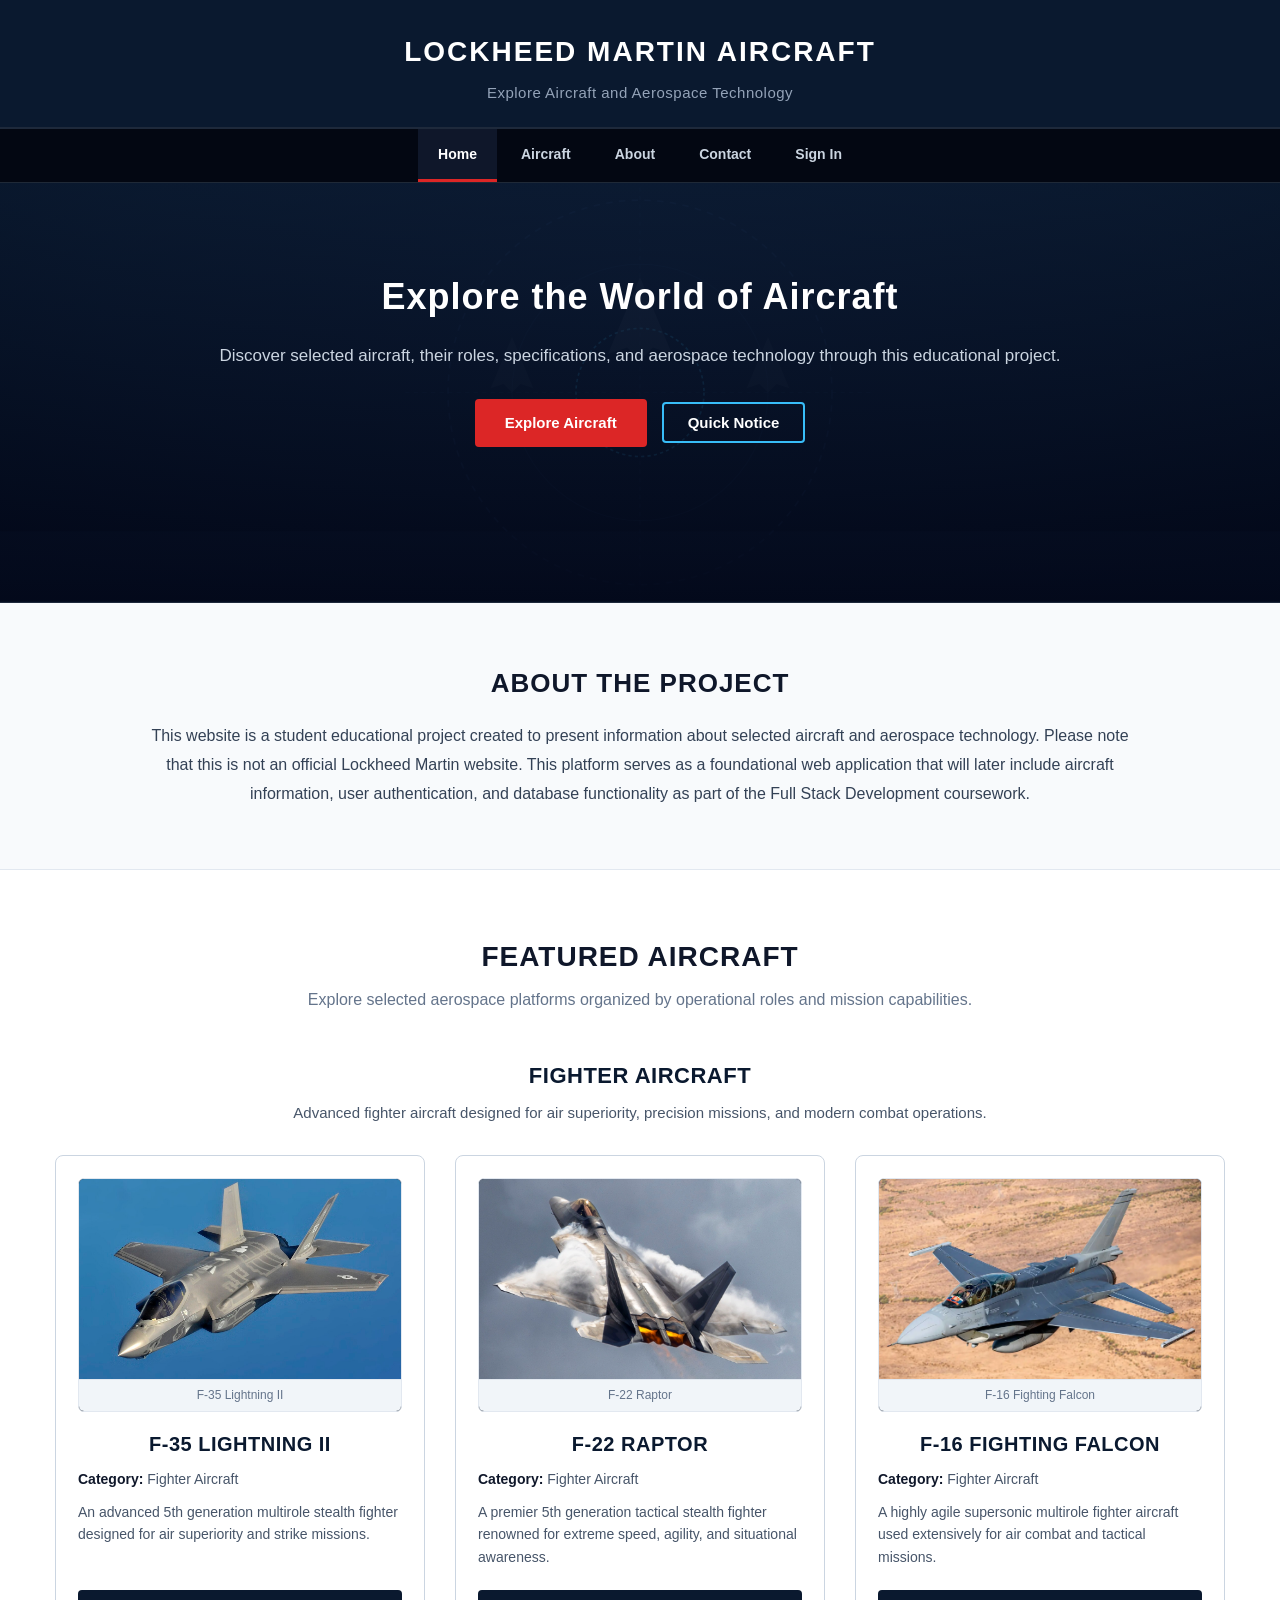
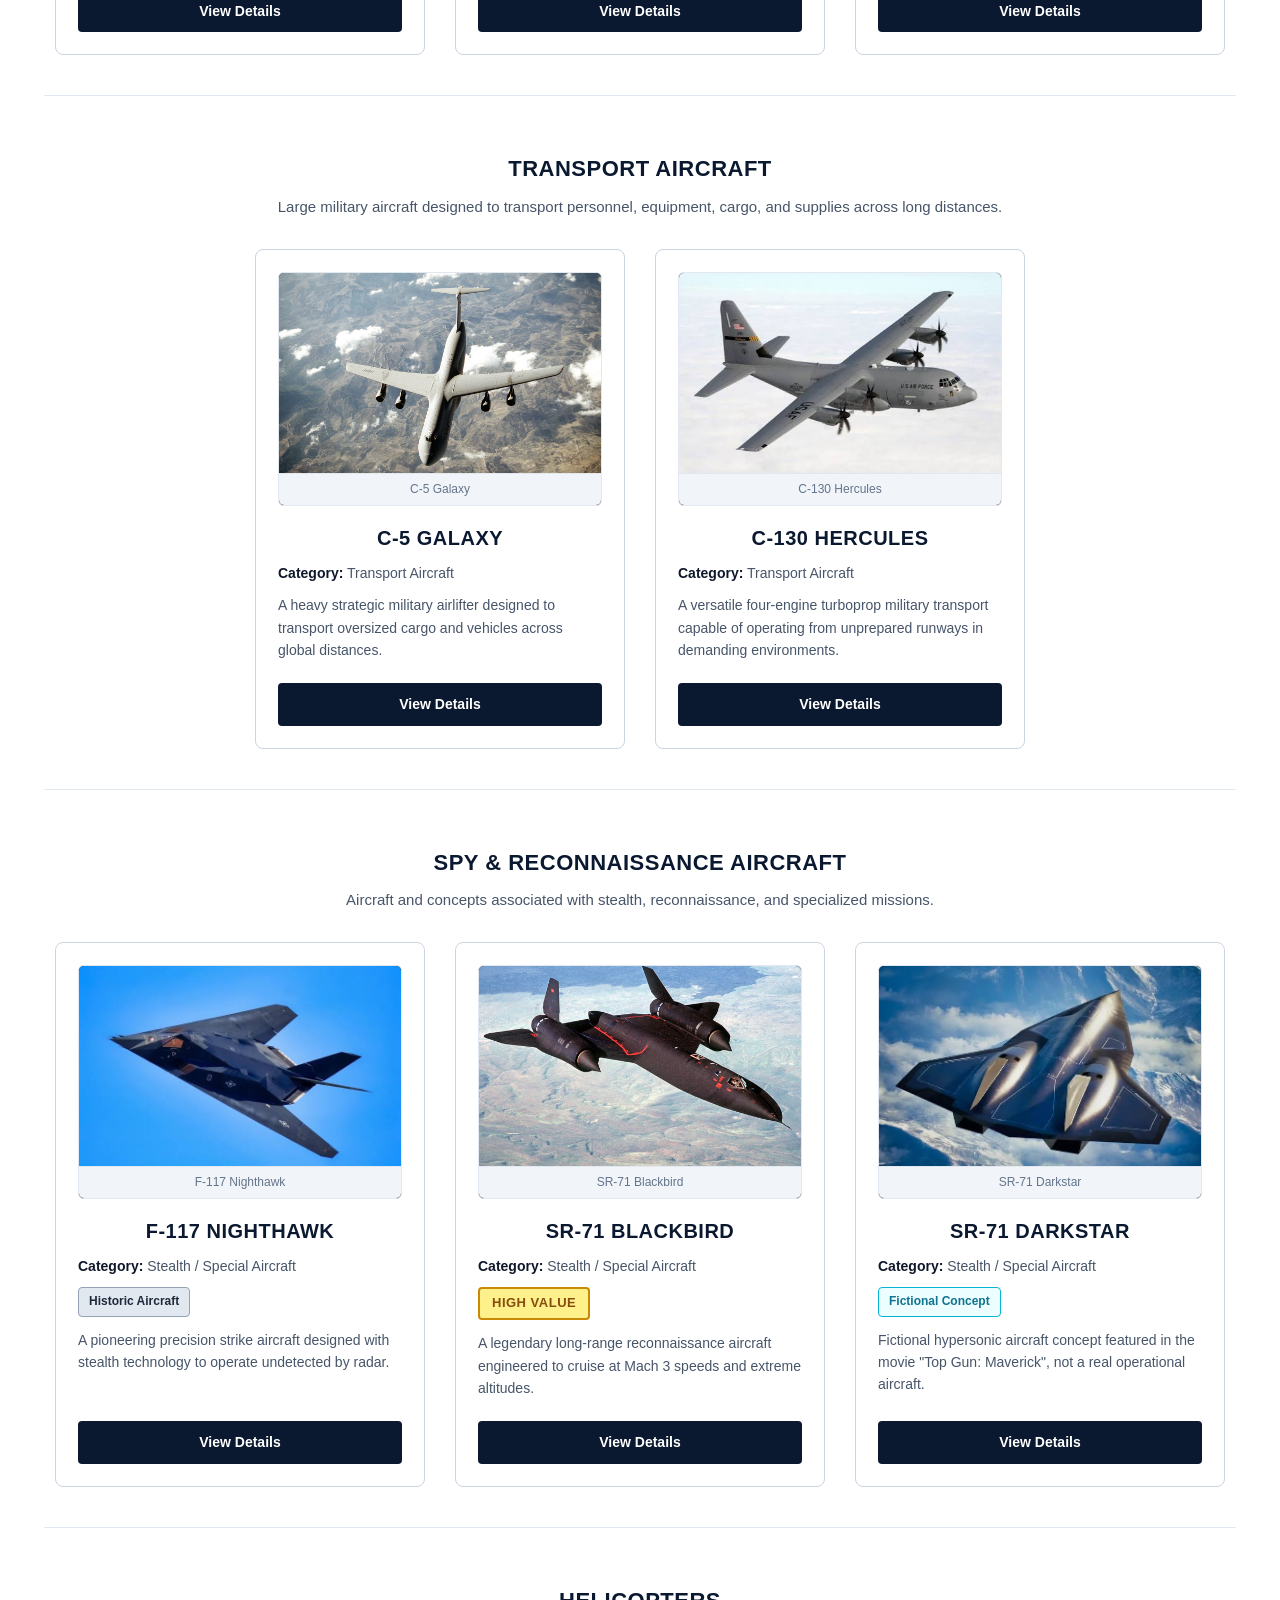
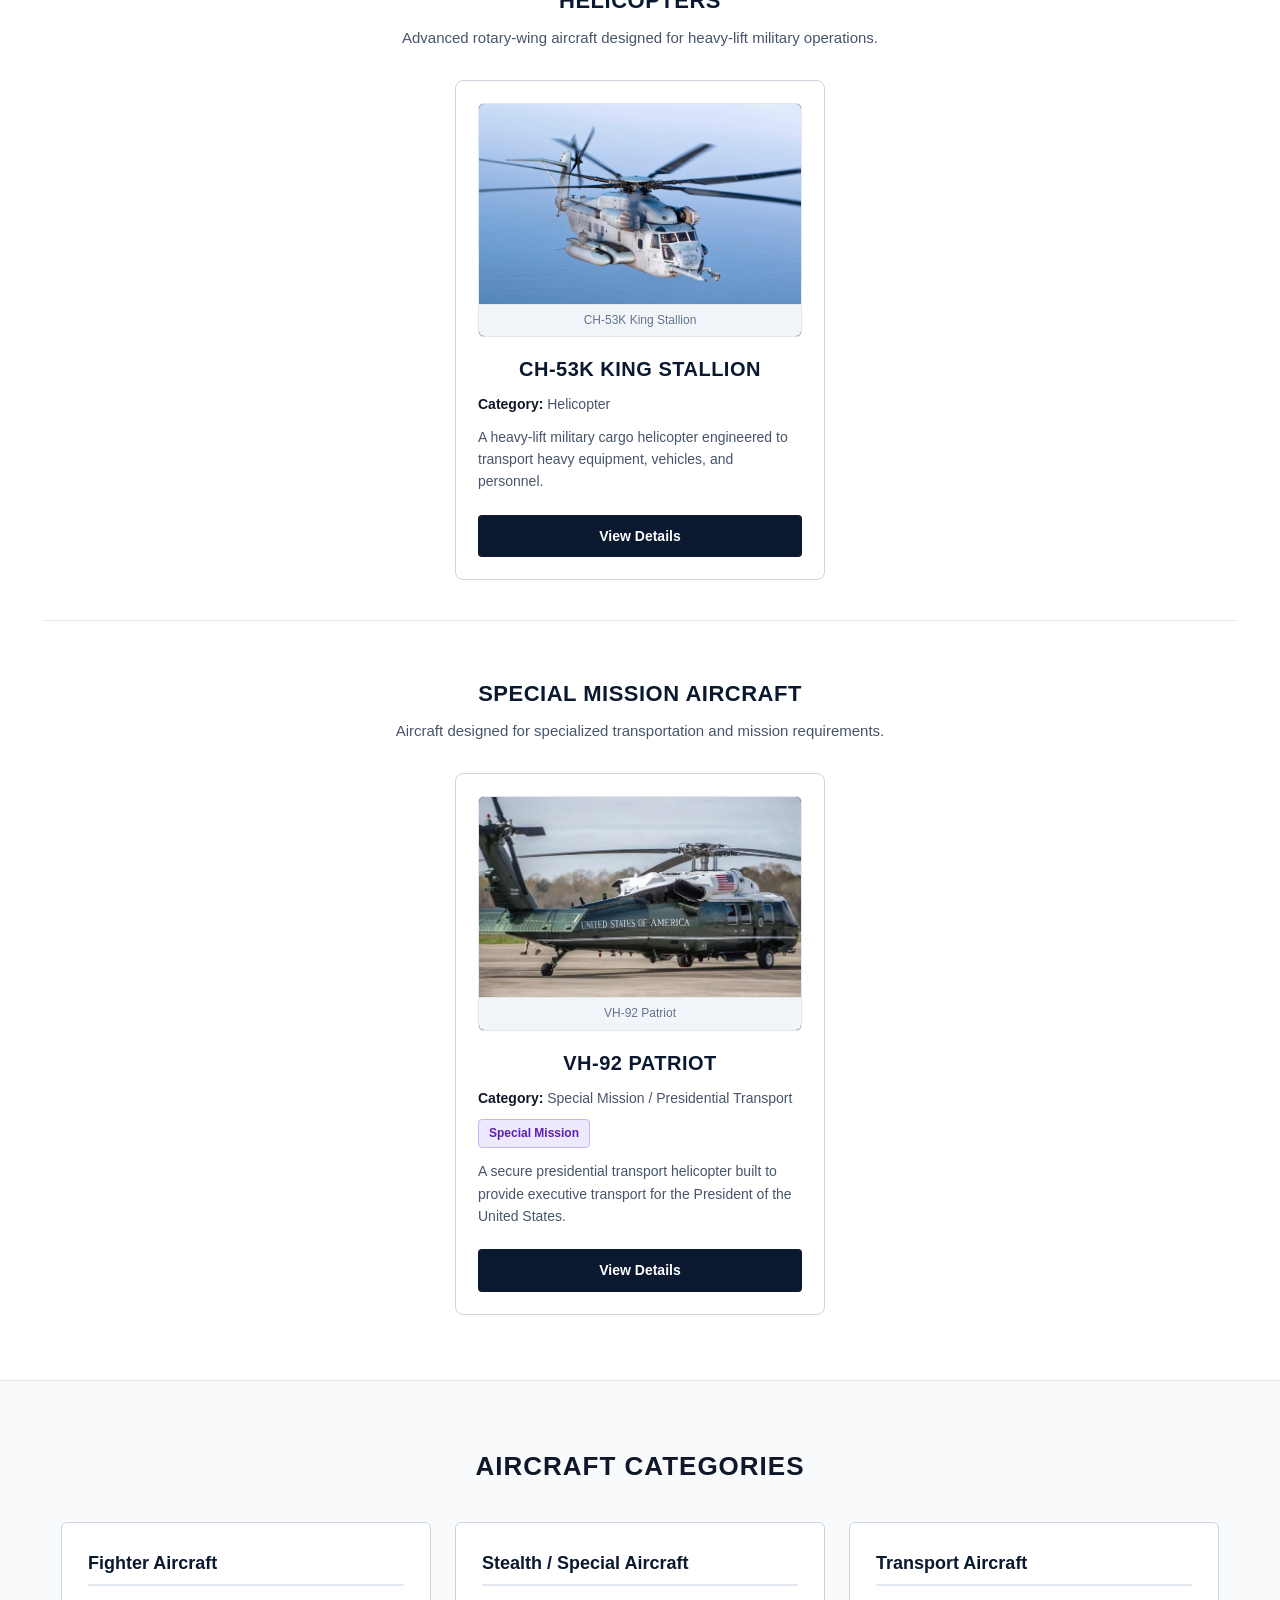
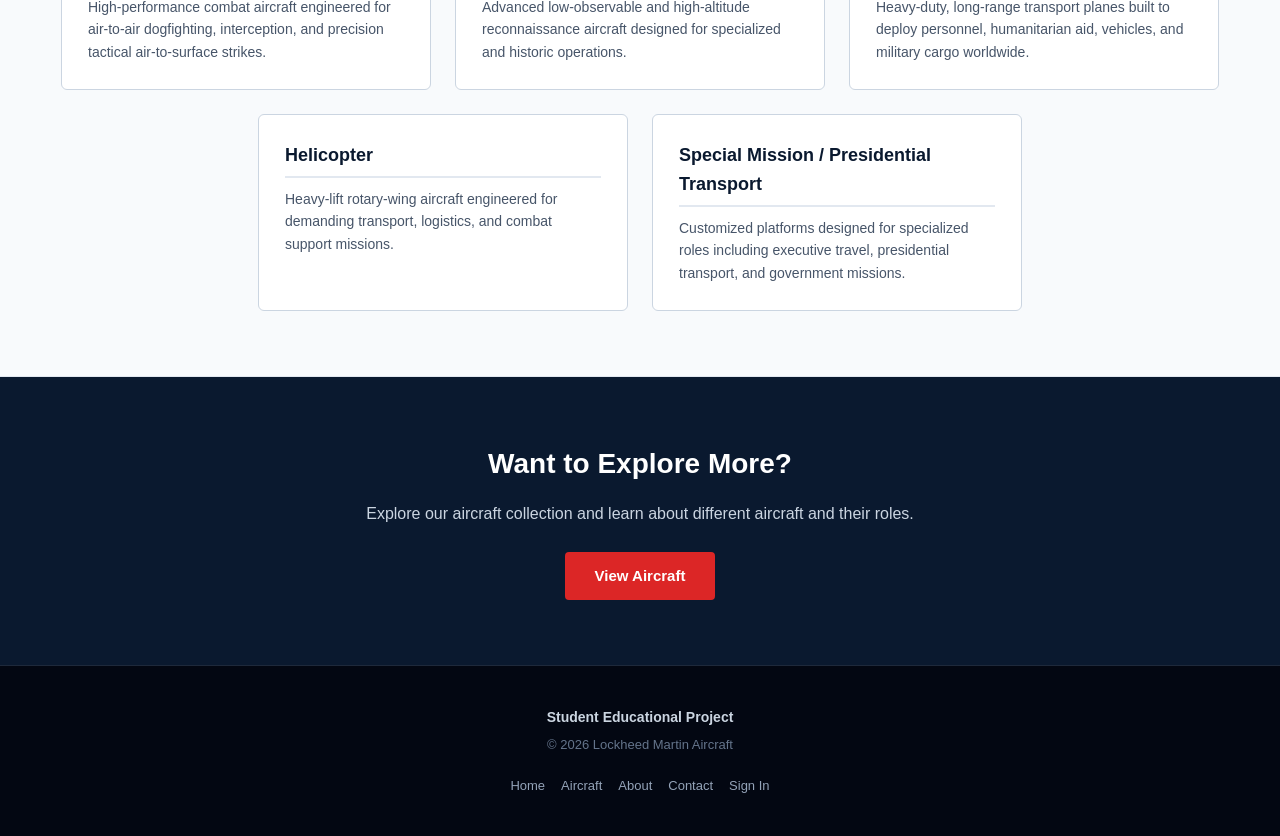
==== index.html @ 8fbd1acd "Initial Project Deployment" ====
<!DOCTYPE html>
<html lang="en">
<head>
    <meta charset="UTF-8">
    <meta name="viewport" content="width=device-width, initial-scale=1.0">
    <title>Lockheed Martin Aircraft | Home</title>
    <meta name="description" content="Explore iconic Lockheed Martin aircraft, engineering innovations, specifications, and aerospace history in this educational student project.">
    <link rel="stylesheet" href="css/style.css">
</head>
<body>

    <!-- Header Section -->
    <header class="site-header">
        <div class="header-container">
            <h1>LOCKHEED MARTIN AIRCRAFT</h1>
            <p class="header-subtitle">Explore Aircraft and Aerospace Technology</p>
        </div>
    </header>

    <!-- Navigation Bar -->
    <nav class="navbar">
        <ul class="nav-links">
            <li><a href="index.html" class="active">Home</a></li>
            <li><a href="aircraft.html">Aircraft</a></li>
            <li><a href="about.html">About</a></li>
            <li><a href="contact.html">Contact</a></li>
            <li><a href="signin.html">Sign In</a></li>
        </ul>
    </nav>

    <!-- Main Content -->
    <main>

        <!-- Hero Section -->
        <section class="hero-section">
            <div class="hero-content">
                <h2>Explore the World of Aircraft</h2>
                <p>Discover selected aircraft, their roles, specifications, and aerospace technology through this educational project.</p>
                <div class="hero-actions">
                    <a href="aircraft.html" class="btn-hero">Explore Aircraft</a>
                    <button type="button" id="exploreNoticeBtn" class="btn-hero-secondary">Quick Notice</button>
                </div>
                <p id="homeNotice" class="home-notice-text"></p>
            </div>
        </section>

        <!-- About the Project Section -->
        <section class="about-section">
            <div class="section-container">
                <h2>About the Project</h2>
                <p>This website is a student educational project created to present information about selected aircraft and aerospace technology. Please note that this is not an official Lockheed Martin website. This platform serves as a foundational web application that will later include aircraft information, user authentication, and database functionality as part of the Full Stack Development coursework.</p>
            </div>
        </section>

        <!-- Featured Aircraft Section -->
        <section class="featured-aircraft" id="featured-aircraft">
            <div class="section-container">
                <h2>FEATURED AIRCRAFT</h2>
                <p class="section-subtitle">Explore selected aerospace platforms organized by operational roles and mission capabilities.</p>

                <!-- Section 1: Fighter Aircraft -->
                <section class="aircraft-category-block" id="fighter-aircraft">
                    <h3>FIGHTER AIRCRAFT</h3>
                    <p class="category-description">Advanced fighter aircraft designed for air superiority, precision missions, and modern combat operations.</p>
                    <div class="aircraft-grid">

                        <!-- Aircraft Card 1: F-35 Lightning II -->
                        <article class="aircraft-card">
                            <figure>
                                <img src="images/F-35 Lightning 2.jpg" alt="F-35 Lightning II stealth multirole fighter">
                                <figcaption>F-35 Lightning II</figcaption>
                            </figure>
                            <h3>F-35 Lightning II</h3>
                            <p class="aircraft-category"><strong>Category:</strong> Fighter Aircraft</p>
                            <p class="aircraft-desc">An advanced 5th generation multirole stealth fighter designed for air superiority and strike missions.</p>
                            <a href="aircraft-details.html?aircraft=f35" class="btn-card">View Details</a>
                        </article>

                        <!-- Aircraft Card 2: F-22 Raptor -->
                        <article class="aircraft-card">
                            <figure>
                                <img src="images/F22 Raptor.webp" alt="F-22 Raptor air superiority stealth fighter">
                                <figcaption>F-22 Raptor</figcaption>
                            </figure>
                            <h3>F-22 Raptor</h3>
                            <p class="aircraft-category"><strong>Category:</strong> Fighter Aircraft</p>
                            <p class="aircraft-desc">A premier 5th generation tactical stealth fighter renowned for extreme speed, agility, and situational awareness.</p>
                            <a href="aircraft-details.html?aircraft=f22" class="btn-card">View Details</a>
                        </article>

                        <!-- Aircraft Card 3: F-16 Fighting Falcon -->
                        <article class="aircraft-card">
                            <figure>
                                <img src="images/F 16 Fighting Falcon 2.webp" alt="F-16 Fighting Falcon supersonic multirole fighter">
                                <figcaption>F-16 Fighting Falcon</figcaption>
                            </figure>
                            <h3>F-16 Fighting Falcon</h3>
                            <p class="aircraft-category"><strong>Category:</strong> Fighter Aircraft</p>
                            <p class="aircraft-desc">A highly agile supersonic multirole fighter aircraft used extensively for air combat and tactical missions.</p>
                            <a href="aircraft-details.html?aircraft=f16" class="btn-card">View Details</a>
                        </article>

                    </div>
                </section>

                <!-- Section 2: Transport Aircraft -->
                <section class="aircraft-category-block" id="transport-aircraft">
                    <h3>TRANSPORT AIRCRAFT</h3>
                    <p class="category-description">Large military aircraft designed to transport personnel, equipment, cargo, and supplies across long distances.</p>
                    <div class="aircraft-grid">

                        <!-- Aircraft Card 4: C-5 Galaxy -->
                        <article class="aircraft-card">
                            <figure>
                                <img src="images/C5 Galaxy.jpg" alt="C-5 Galaxy heavy strategic military airlifter">
                                <figcaption>C-5 Galaxy</figcaption>
                            </figure>
                            <h3>C-5 Galaxy</h3>
                            <p class="aircraft-category"><strong>Category:</strong> Transport Aircraft</p>
                            <p class="aircraft-desc">A heavy strategic military airlifter designed to transport oversized cargo and vehicles across global distances.</p>
                            <a href="aircraft-details.html?aircraft=c5" class="btn-card">View Details</a>
                        </article>

                        <!-- Aircraft Card 5: C-130 Hercules -->
                        <article class="aircraft-card">
                            <figure>
                                <img src="images/C130 Hercules.jpeg" alt="C-130 Hercules tactical military transport aircraft">
                                <figcaption>C-130 Hercules</figcaption>
                            </figure>
                            <h3>C-130 Hercules</h3>
                            <p class="aircraft-category"><strong>Category:</strong> Transport Aircraft</p>
                            <p class="aircraft-desc">A versatile four-engine turboprop military transport capable of operating from unprepared runways in demanding environments.</p>
                            <a href="aircraft-details.html?aircraft=c130" class="btn-card">View Details</a>
                        </article>

                    </div>
                </section>

                <!-- Section 3: Spy & Reconnaissance Aircraft -->
                <section class="aircraft-category-block" id="spy-reconnaissance-aircraft">
                    <h3>SPY &amp; RECONNAISSANCE AIRCRAFT</h3>
                    <p class="category-description">Aircraft and concepts associated with stealth, reconnaissance, and specialized missions.</p>
                    <div class="aircraft-grid">

                        <!-- Aircraft Card 6: F-117 Nighthawk -->
                        <article class="aircraft-card">
                            <figure>
                                <img src="images/F117 Nighthawk.jpeg" alt="F-117 Nighthawk precision attack stealth aircraft">
                                <figcaption>F-117 Nighthawk</figcaption>
                            </figure>
                            <h3>F-117 Nighthawk</h3>
                            <p class="aircraft-category"><strong>Category:</strong> Stealth / Special Aircraft</p>
                            <p class="special-label label-historic">Historic Aircraft</p>
                            <p class="aircraft-desc">A pioneering precision strike aircraft designed with stealth technology to operate undetected by radar.</p>
                            <a href="aircraft-details.html?aircraft=f117" class="btn-card">View Details</a>
                        </article>

                        <!-- Aircraft Card 7: SR-71 Blackbird -->
                        <article class="aircraft-card">
                            <figure>
                                <img src="images/SR 71 BlackBird.avif" alt="SR-71 Blackbird high-altitude Mach 3 reconnaissance aircraft">
                                <figcaption>SR-71 Blackbird</figcaption>
                            </figure>
                            <h3>SR-71 Blackbird</h3>
                            <p class="aircraft-category"><strong>Category:</strong> Stealth / Special Aircraft</p>
                            <p class="special-label label-high-value">High Value</p>
                            <p class="aircraft-desc">A legendary long-range reconnaissance aircraft engineered to cruise at Mach 3 speeds and extreme altitudes.</p>
                            <a href="aircraft-details.html?aircraft=sr71" class="btn-card">View Details</a>
                        </article>

                        <!-- Aircraft Card 8: SR-71 Darkstar -->
                        <article class="aircraft-card">
                            <figure>
                                <img src="images/SR 72 Darkstar.jpeg" alt="SR-71 Darkstar fictional hypersonic concept aircraft">
                                <figcaption>SR-71 Darkstar</figcaption>
                            </figure>
                            <h3>SR-71 Darkstar</h3>
                            <p class="aircraft-category"><strong>Category:</strong> Stealth / Special Aircraft</p>
                            <p class="special-label label-fictional">Fictional Concept</p>
                            <p class="aircraft-desc">Fictional hypersonic aircraft concept featured in the movie "Top Gun: Maverick", not a real operational aircraft.</p>
                            <a href="aircraft-details.html?aircraft=darkstar" class="btn-card">View Details</a>
                        </article>

                    </div>
                </section>

                <!-- Section 4: Helicopters -->
                <section class="aircraft-category-block" id="helicopters">
                    <h3>HELICOPTERS</h3>
                    <p class="category-description">Advanced rotary-wing aircraft designed for heavy-lift military operations.</p>
                    <div class="aircraft-grid">

                        <!-- Aircraft Card 9: CH-53K King Stallion -->
                        <article class="aircraft-card">
                            <figure>
                                <img src="images/CH 53K.jpg" alt="CH-53K King Stallion heavy-lift transport helicopter">
                                <figcaption>CH-53K King Stallion</figcaption>
                            </figure>
                            <h3>CH-53K King Stallion</h3>
                            <p class="aircraft-category"><strong>Category:</strong> Helicopter</p>
                            <p class="aircraft-desc">A heavy-lift military cargo helicopter engineered to transport heavy equipment, vehicles, and personnel.</p>
                            <a href="aircraft-details.html?aircraft=ch53k" class="btn-card">View Details</a>
                        </article>

                    </div>
                </section>

                <!-- Section 5: Special Mission Aircraft -->
                <section class="aircraft-category-block" id="special-mission-aircraft">
                    <h3>SPECIAL MISSION AIRCRAFT</h3>
                    <p class="category-description">Aircraft designed for specialized transportation and mission requirements.</p>
                    <div class="aircraft-grid">

                        <!-- Aircraft Card 10: VH-92 Patriot -->
                        <article class="aircraft-card">
                            <figure>
                                <img src="images/VH 92.jpeg" alt="VH-92 Patriot presidential transport executive helicopter">
                                <figcaption>VH-92 Patriot</figcaption>
                            </figure>
                            <h3>VH-92 Patriot</h3>
                            <p class="aircraft-category"><strong>Category:</strong> Special Mission / Presidential Transport</p>
                            <p class="special-label label-special-mission">Special Mission</p>
                            <p class="aircraft-desc">A secure presidential transport helicopter built to provide executive transport for the President of the United States.</p>
                            <a href="aircraft-details.html?aircraft=vh92" class="btn-card">View Details</a>
                        </article>

                    </div>
                </section>

            </div>
        </section>

        <!-- Aircraft Categories Section -->
        <section class="categories-section">
            <div class="section-container">
                <h2>Aircraft Categories</h2>
                <ul class="category-list">
                    <li class="category-item">
                        <h3>Fighter Aircraft</h3>
                        <p>High-performance combat aircraft engineered for air-to-air dogfighting, interception, and precision tactical air-to-surface strikes.</p>
                    </li>
                    <li class="category-item">
                        <h3>Stealth / Special Aircraft</h3>
                        <p>Advanced low-observable and high-altitude reconnaissance aircraft designed for specialized and historic operations.</p>
                    </li>
                    <li class="category-item">
                        <h3>Transport Aircraft</h3>
                        <p>Heavy-duty, long-range transport planes built to deploy personnel, humanitarian aid, vehicles, and military cargo worldwide.</p>
                    </li>
                    <li class="category-item">
                        <h3>Helicopter</h3>
                        <p>Heavy-lift rotary-wing aircraft engineered for demanding transport, logistics, and combat support missions.</p>
                    </li>
                    <li class="category-item">
                        <h3>Special Mission / Presidential Transport</h3>
                        <p>Customized platforms designed for specialized roles including executive travel, presidential transport, and government missions.</p>
                    </li>
                </ul>
            </div>
        </section>

        <!-- Call to Action Section -->
        <section class="cta-section">
            <div class="cta-content">
                <h2>Want to Explore More?</h2>
                <p>Explore our aircraft collection and learn about different aircraft and their roles.</p>
                <a href="aircraft.html" class="btn-cta">View Aircraft</a>
            </div>
        </section>

    </main>

    <!-- Footer Section -->
    <footer class="site-footer">
        <div class="footer-container">
            <p class="footer-note">Student Educational Project</p>
            <p class="footer-copy">&copy; 2026 Lockheed Martin Aircraft</p>
            <nav class="footer-nav">
                <a href="index.html">Home</a>
                <a href="aircraft.html">Aircraft</a>
                <a href="about.html">About</a>
                <a href="contact.html">Contact</a>
                <a href="signin.html">Sign In</a>
            </nav>
        </div>
    </footer>

    <!-- JavaScript File -->
    <script src="js/script.js"></script>

</body>
</html>
---- css/style.css ----
/* ==========================================================================
   Lockheed Martin Aircraft - Educational Project Stylesheet
   Subject: Full Stack Development - 1 (Semester 3)
   Tech Stack: Pure Semantic CSS3 (No Frameworks, No JavaScript)
   ========================================================================== */

/* ==========================================================================
   1. CSS Reset & Base Styles
   ========================================================================== */
* {
    margin: 0;
    padding: 0;
    box-sizing: border-box;
}

html {
    scroll-behavior: smooth;
}

body {
    font-family: Arial, Helvetica, sans-serif;
    line-height: 1.6;
    color: #334155;
    background-color: #ffffff;
    min-height: 100vh;
    display: flex;
    flex-direction: column;
}

main {
    flex: 1;
    display: flex;
    flex-direction: column;
}

img {
    max-width: 100%;
    height: auto;
}

/* Accessibility focus outline for keyboard navigation */
a:focus-visible {
    outline: 2px solid #38bdf8;
    outline-offset: 2px;
}

/* Common container utility for standard width sections */
.section-container {
    max-width: 1240px;
    margin: 0 auto;
    padding: 0 24px;
}

/* ==========================================================================
   2. Header Section
   ========================================================================== */
.site-header {
    background-color: #0a192f;
    color: #ffffff;
    text-align: center;
    padding: 30px 20px 22px 20px;
    border-bottom: 2px solid #1e293b;
}

.header-container {
    max-width: 1240px;
    margin: 0 auto;
}

.site-header h1 {
    font-size: 28px;
    letter-spacing: 2px;
    color: #ffffff;
    margin-bottom: 6px;
    text-transform: uppercase;
}

.header-subtitle {
    font-size: 15px;
    color: #94a3b8;
    letter-spacing: 0.5px;
}

/* ==========================================================================
   3. Navigation Bar
   ========================================================================== */
.navbar {
    background-color: #030712;
    border-bottom: 1px solid #1f2937;
}

.nav-links {
    list-style: none;
    display: flex;
    justify-content: center;
    flex-wrap: wrap;
    gap: 4px;
    padding: 0;
    margin: 0;
}

.nav-links li a {
    display: block;
    color: #cbd5e1;
    text-decoration: none;
    font-size: 14px;
    font-weight: bold;
    padding: 14px 20px;
    border-bottom: 3px solid transparent;
    transition: background-color 0.2s ease, color 0.2s ease, border-color 0.2s ease;
}

.nav-links li a:hover {
    background-color: #1e293b;
    color: #ffffff;
    border-bottom: 3px solid #dc2626;
}

.nav-links li a.active {
    color: #ffffff;
    background-color: #0f172a;
    border-bottom: 3px solid #dc2626;
}

/* ==========================================================================
   4. Hero Section
   ========================================================================== */
.hero-section {
    background-color: #0a192f;
    background-image: linear-gradient(rgba(10, 25, 47, 0.75), rgba(2, 6, 23, 0.85)), url('../images/hero-banner.svg');
    background-size: cover;
    background-position: center;
    background-repeat: no-repeat;
    color: #ffffff;
    text-align: center;
    padding: 85px 20px;
    border-bottom: 1px solid #1e293b;
}

.hero-content {
    max-width: 900px;
    margin: 0 auto;
}

.hero-content h2 {
    font-size: 36px;
    margin-bottom: 16px;
    color: #ffffff;
    letter-spacing: 1px;
}

.hero-content p {
    font-size: 17px;
    line-height: 1.7;
    color: #cbd5e1;
    margin-bottom: 28px;
}

.btn-hero {
    display: inline-block;
    background-color: #dc2626;
    color: #ffffff;
    text-decoration: none;
    font-size: 15px;
    font-weight: bold;
    padding: 12px 30px;
    border-radius: 4px;
    cursor: pointer;
    transition: background-color 0.2s ease;
}

.btn-hero:hover {
    background-color: #b91c1c;
}

.hero-actions {
    display: flex;
    justify-content: center;
    gap: 15px;
    flex-wrap: wrap;
    align-items: center;
}

.btn-hero-secondary {
    display: inline-block;
    background-color: transparent;
    color: #ffffff;
    border: 2px solid #38bdf8;
    font-size: 15px;
    font-weight: bold;
    padding: 10px 24px;
    border-radius: 4px;
    cursor: pointer;
    transition: background-color 0.2s ease, color 0.2s ease;
}

.btn-hero-secondary:hover {
    background-color: #38bdf8;
    color: #0a192f;
}

.home-notice-text {
    margin-top: 18px;
    font-size: 16px;
    font-weight: bold;
    color: #38bdf8;
    min-height: 24px;
}

/* ==========================================================================
   5. About the Project Section
   ========================================================================== */
.about-section {
    background-color: #f8fafc;
    padding: 60px 20px;
    border-bottom: 1px solid #e2e8f0;
}

.about-section h2 {
    font-size: 26px;
    color: #0f172a;
    text-align: center;
    margin-bottom: 18px;
    text-transform: uppercase;
    letter-spacing: 1px;
}

.about-section p {
    font-size: 16px;
    line-height: 1.8;
    color: #334155;
    text-align: center;
    max-width: 980px;
    margin: 0 auto;
}

/* ==========================================================================
   6. Featured Aircraft Section & Cards
   ========================================================================== */
.featured-section,
.featured-aircraft {
    background-color: #ffffff;
    padding: 65px 20px;
    border-bottom: 1px solid #e2e8f0;
}

.featured-section h2,
.featured-aircraft h2 {
    font-size: 28px;
    color: #0f172a;
    text-align: center;
    margin-bottom: 8px;
    text-transform: uppercase;
    letter-spacing: 1px;
}

.section-subtitle {
    text-align: center;
    color: #64748b;
    font-size: 16px;
    max-width: 850px;
    margin: 0 auto 45px auto;
}

.aircraft-category-block {
    margin-bottom: 55px;
    padding-bottom: 40px;
    border-bottom: 1px solid #e2e8f0;
}

.aircraft-category-block:last-child {
    margin-bottom: 0;
    padding-bottom: 0;
    border-bottom: none;
}

.aircraft-category-block h3 {
    font-size: 22px;
    color: #0a192f;
    text-align: center;
    margin-bottom: 8px;
    text-transform: uppercase;
    letter-spacing: 0.5px;
}

.category-description {
    text-align: center;
    font-size: 15px;
    color: #475569;
    max-width: 850px;
    margin: 0 auto 30px auto;
    line-height: 1.6;
}

.aircraft-grid {
    display: flex;
    flex-wrap: wrap;
    justify-content: center;
    gap: 30px;
}

.aircraft-card {
    background-color: #ffffff;
    border: 1px solid #cbd5e1;
    border-radius: 8px;
    padding: 22px;
    flex: 1 1 320px;
    max-width: 370px;
    display: flex;
    flex-direction: column;
    transition: box-shadow 0.2s ease, border-color 0.2s ease;
}

.aircraft-card:hover {
    border-color: #94a3b8;
    box-shadow: 0 4px 14px rgba(0, 0, 0, 0.08);
}

.aircraft-card figure {
    margin: 0 0 16px 0;
    background-color: #0b1728;
    border-radius: 6px;
    overflow: hidden;
    border: 1px solid #e2e8f0;
}

.aircraft-card figure img {
    display: block;
    width: 100%;
    height: 200px;
    object-fit: cover;
    object-position: center;
}

.aircraft-card figure figcaption {
    font-size: 12px;
    color: #64748b;
    text-align: center;
    padding: 6px 10px;
    background-color: #f1f5f9;
    border-top: 1px solid #e2e8f0;
}

.aircraft-card h3 {
    font-size: 20px;
    color: #0a192f;
    margin-bottom: 8px;
}

.aircraft-category {
    font-size: 14px;
    color: #475569;
    margin-bottom: 10px;
}

.aircraft-category strong {
    color: #0f172a;
}

/* Special Labels for Highlighted Aircraft */
.special-label {
    display: inline-block;
    font-size: 12px;
    font-weight: bold;
    padding: 4px 10px;
    border-radius: 4px;
    margin-bottom: 12px;
    align-self: flex-start;
}

.label-historic {
    background-color: #e2e8f0;
    color: #1e293b;
    border: 1px solid #94a3b8;
}

.label-special-mission {
    background-color: #ede9fe;
    color: #5b21b6;
    border: 1px solid #c4b5fd;
}

.label-high-value {
    background-color: #fef08a;
    color: #854d0e;
    border: 2px solid #ca8a04;
    font-size: 13px;
    padding: 4px 12px;
    text-transform: uppercase;
    letter-spacing: 0.5px;
}

.label-fictional {
    background-color: #ecfeff;
    color: #0e7490;
    border: 1px solid #06b6d4;
}

.aircraft-desc {
    font-size: 14px;
    color: #475569;
    line-height: 1.6;
    margin-bottom: 22px;
    flex-grow: 1; /* Aligns all buttons at the bottom across cards of varying text length */
}

.btn-card {
    display: inline-block;
    background-color: #0a192f;
    color: #ffffff;
    text-decoration: none;
    font-size: 14px;
    font-weight: bold;
    text-align: center;
    padding: 10px 18px;
    border-radius: 4px;
    cursor: pointer;
    transition: background-color 0.2s ease;
}

.btn-card:hover {
    background-color: #dc2626;
}

/* ==========================================================================
   7. Aircraft Categories Section
   ========================================================================== */
.categories-section {
    background-color: #f8fafc;
    padding: 65px 20px;
    border-bottom: 1px solid #e2e8f0;
}

.categories-section h2 {
    font-size: 26px;
    color: #0f172a;
    text-align: center;
    margin-bottom: 35px;
    text-transform: uppercase;
    letter-spacing: 1px;
}

.category-list {
    list-style: none;
    display: flex;
    flex-wrap: wrap;
    justify-content: center;
    gap: 24px;
    padding: 0;
    margin: 0;
}

.category-item {
    background-color: #ffffff;
    border: 1px solid #cbd5e1;
    border-radius: 6px;
    padding: 26px;
    flex: 1 1 300px;
    max-width: 370px;
    transition: box-shadow 0.2s ease, border-color 0.2s ease;
}

.category-item:hover {
    border-color: #94a3b8;
    box-shadow: 0 4px 10px rgba(0, 0, 0, 0.05);
}

.category-item h3 {
    font-size: 18px;
    color: #0a192f;
    margin-bottom: 10px;
    border-bottom: 2px solid #e2e8f0;
    padding-bottom: 6px;
}

.category-item p {
    font-size: 14px;
    color: #475569;
    line-height: 1.6;
}

/* ==========================================================================
   8. Call to Action (CTA) Section
   ========================================================================== */
.cta-section {
    background-color: #0a192f;
    color: #ffffff;
    text-align: center;
    padding: 65px 20px;
    border-bottom: 1px solid #1e293b;
}

.cta-content {
    max-width: 800px;
    margin: 0 auto;
}

.cta-content h2 {
    font-size: 28px;
    margin-bottom: 14px;
    color: #ffffff;
}

.cta-content p {
    font-size: 16px;
    color: #cbd5e1;
    margin-bottom: 26px;
}

.btn-cta {
    display: inline-block;
    background-color: #dc2626;
    color: #ffffff;
    text-decoration: none;
    font-size: 15px;
    font-weight: bold;
    padding: 12px 30px;
    border-radius: 4px;
    cursor: pointer;
    transition: background-color 0.2s ease;
}

.btn-cta:hover {
    background-color: #b91c1c;
}

/* ==========================================================================
   9. Footer Section
   ========================================================================== */
.site-footer {
    background-color: #030712;
    color: #94a3b8;
    text-align: center;
    padding: 40px 20px;
    margin-top: auto;
}

.footer-container {
    max-width: 1240px;
    margin: 0 auto;
}

.footer-note {
    font-size: 14px;
    font-weight: bold;
    color: #cbd5e1;
    margin-bottom: 6px;
}

.footer-copy {
    font-size: 13px;
    color: #64748b;
    margin-bottom: 20px;
}

.footer-nav {
    display: flex;
    justify-content: center;
    flex-wrap: wrap;
    gap: 16px;
}

.footer-nav a {
    color: #94a3b8;
    text-decoration: none;
    font-size: 13px;
    transition: color 0.2s ease;
}

.footer-nav a:hover {
    color: #ffffff;
    text-decoration: underline;
}

/* ==========================================================================
   9A. Aircraft Search & Category Filter Controls (aircraft.html)
   ========================================================================== */
.search-filter-section {
    background-color: #f8fafc;
    padding: 35px 20px;
    border-bottom: 1px solid #e2e8f0;
}

.search-filter-card {
    max-width: 1240px;
    margin: 0 auto;
    background-color: #ffffff;
    border: 1px solid #cbd5e1;
    border-radius: 8px;
    padding: 24px 28px;
    box-shadow: 0 2px 10px rgba(0, 0, 0, 0.04);
}

.search-filter-header {
    margin-bottom: 18px;
}

.search-filter-header h2 {
    font-size: 20px;
    color: #0a192f;
    margin-bottom: 4px;
    letter-spacing: 0.5px;
    text-transform: uppercase;
}

.search-filter-subtitle {
    font-size: 14px;
    color: #64748b;
    margin: 0;
}

.search-filter-form {
    display: flex;
    flex-wrap: wrap;
    gap: 18px;
    align-items: flex-end;
}

.filter-group {
    display: flex;
    flex-direction: column;
    gap: 6px;
}

.filter-group label {
    font-size: 13px;
    font-weight: bold;
    color: #0f172a;
    text-transform: uppercase;
    letter-spacing: 0.5px;
}

.search-box {
    flex: 2 1 280px;
    min-width: 220px;
}

.search-box input {
    width: 100%;
    padding: 11px 16px;
    font-size: 15px;
    border: 1px solid #cbd5e1;
    border-radius: 6px;
    color: #0f172a;
    background-color: #ffffff;
    transition: border-color 0.2s, box-shadow 0.2s;
}

.search-box input:focus {
    outline: none;
    border-color: #0284c7;
    box-shadow: 0 0 0 3px rgba(56, 189, 248, 0.25);
}

.category-filter {
    flex: 1.5 1 240px;
    min-width: 200px;
}

.category-filter select {
    width: 100%;
    padding: 11px 16px;
    font-size: 15px;
    border: 1px solid #cbd5e1;
    border-radius: 6px;
    color: #0f172a;
    background-color: #ffffff;
    cursor: pointer;
    transition: border-color 0.2s, box-shadow 0.2s;
}

.category-filter select:focus {
    outline: none;
    border-color: #0284c7;
    box-shadow: 0 0 0 3px rgba(56, 189, 248, 0.25);
}

.filter-actions {
    flex: 0 0 auto;
}

.reset-button {
    padding: 11px 22px;
    font-size: 14px;
    font-weight: bold;
    border-radius: 6px;
    cursor: pointer;
    white-space: nowrap;
    height: 44px;
    border: none;
    line-height: 1;
}

.filter-status-bar {
    display: flex;
    flex-wrap: wrap;
    align-items: center;
    justify-content: space-between;
    gap: 12px;
    margin-top: 18px;
    padding-top: 14px;
    border-top: 1px solid #e2e8f0;
}

.aircraft-count {
    font-size: 14px;
    font-weight: 600;
    color: #0a192f;
    margin: 0;
}

.no-results-message {
    font-size: 15px;
    color: #b91c1c;
    font-weight: 600;
    margin: 0;
    background-color: #fef2f2;
    border: 1px solid #fecaca;
    padding: 12px 18px;
    border-radius: 6px;
    width: 100%;
    text-align: center;
    margin-top: 12px;
}

/* ==========================================================================
   10. Aircraft Collection Category Sections & Tables
   ========================================================================== */
.aircraft-category-section {
    padding: 60px 20px;
    border-bottom: 1px solid #e2e8f0;
}

.aircraft-category-section.bg-alt {
    background-color: #f8fafc;
}

.category-group-header {
    text-align: center;
    margin-bottom: 35px;
}

.category-group-header h2 {
    font-size: 26px;
    color: #0f172a;
    text-transform: uppercase;
    letter-spacing: 1px;
    margin-bottom: 8px;
}

.category-group-header p {
    font-size: 15px;
    color: #64748b;
    max-width: 850px;
    margin: 0 auto;
}

/* Aircraft Information Table Section */
.table-section {
    background-color: #ffffff;
    padding: 65px 20px;
    border-bottom: 1px solid #e2e8f0;
}

.table-section h2 {
    font-size: 26px;
    color: #0f172a;
    text-align: center;
    margin-bottom: 10px;
    text-transform: uppercase;
    letter-spacing: 1px;
}

.table-section-desc {
    text-align: center;
    color: #64748b;
    font-size: 15px;
    margin-bottom: 30px;
}

.table-responsive {
    overflow-x: auto;
    margin: 0 auto;
    max-width: 1140px;
}

.aircraft-table {
    width: 100%;
    border-collapse: collapse;
    background-color: #ffffff;
    border: 1px solid #cbd5e1;
    border-radius: 6px;
    font-size: 14px;
}

.aircraft-table th,
.aircraft-table td {
    padding: 12px 16px;
    text-align: left;
    border-bottom: 1px solid #e2e8f0;
}

.aircraft-table th {
    background-color: #0a192f;
    color: #ffffff;
    font-weight: bold;
    font-size: 14px;
    letter-spacing: 0.5px;
}

.aircraft-table tr:nth-child(even) {
    background-color: #f8fafc;
}

.aircraft-table tr:hover {
    background-color: #f1f5f9;
}

/* Aircraft Categories List Section (Unordered List) */
.category-list-showcase {
    background-color: #f8fafc;
    padding: 60px 20px 70px 20px;
    border-bottom: 1px solid #e2e8f0;
}

.category-list-showcase h2 {
    font-size: 26px;
    color: #0f172a;
    text-align: center;
    margin-bottom: 10px;
    text-transform: uppercase;
    letter-spacing: 1px;
}

.category-list-showcase p {
    text-align: center;
    color: #64748b;
    font-size: 15px;
    margin-bottom: 25px;
}

.simple-category-list {
    max-width: 650px;
    margin: 0 auto;
    background-color: #ffffff;
    border: 1px solid #cbd5e1;
    border-radius: 6px;
    padding: 22px 34px 22px 54px;
}

.simple-category-list li {
    font-size: 15px;
    color: #1e293b;
    padding: 8px 0;
    border-bottom: 1px solid #e2e8f0;
    font-weight: bold;
}

.simple-category-list li:last-child {
    border-bottom: none;
}

/* ==========================================================================
   11. About Page Styles
   ========================================================================== */
.about-page-section {
    padding: 60px 20px;
    border-bottom: 1px solid #e2e8f0;
}

.about-page-section.bg-alt {
    background-color: #f8fafc;
}

.about-page-section h2 {
    font-size: 26px;
    color: #0f172a;
    text-align: center;
    margin-bottom: 18px;
    text-transform: uppercase;
    letter-spacing: 1px;
}

.about-page-intro {
    font-size: 16px;
    line-height: 1.8;
    color: #334155;
    text-align: center;
    max-width: 950px;
    margin: 0 auto 28px auto;
}

/* Objectives & Goals Lists */
.styled-list-container {
    max-width: 850px;
    margin: 0 auto;
    background-color: #ffffff;
    border: 1px solid #cbd5e1;
    border-radius: 6px;
    padding: 26px 34px 26px 54px;
}

.styled-list-container li {
    font-size: 15px;
    color: #334155;
    padding: 10px 0;
    border-bottom: 1px solid #e2e8f0;
    line-height: 1.6;
}

.styled-list-container li:last-child {
    border-bottom: none;
}

/* Technologies Used Grid */
.tech-grid {
    display: flex;
    flex-wrap: wrap;
    justify-content: center;
    gap: 24px;
    max-width: 1140px;
    margin: 0 auto;
}

.tech-card {
    background-color: #ffffff;
    border: 1px solid #cbd5e1;
    border-radius: 8px;
    padding: 24px 20px;
    flex: 1 1 230px;
    max-width: 255px;
    display: flex;
    flex-direction: column;
    align-items: center;
    text-align: center;
}

.tech-card h3 {
    font-size: 18px;
    color: #0a192f;
    margin-bottom: 8px;
}

.status-badge {
    display: inline-block;
    font-size: 12px;
    font-weight: bold;
    padding: 3px 10px;
    border-radius: 4px;
    margin-bottom: 14px;
}

.status-current {
    background-color: #dcfce7;
    color: #166534;
    border: 1px solid #86efac;
}

.status-planned {
    background-color: #f1f5f9;
    color: #475569;
    border: 1px dashed #94a3b8;
}

.tech-card p {
    font-size: 14px;
    color: #475569;
    line-height: 1.6;
}

/* Website Structure Grid */
.structure-grid {
    display: flex;
    flex-wrap: wrap;
    justify-content: center;
    gap: 20px;
    max-width: 1140px;
    margin: 0 auto;
    list-style: none;
    padding: 0;
}

.structure-card {
    background-color: #ffffff;
    border: 1px solid #cbd5e1;
    border-radius: 6px;
    padding: 20px;
    flex: 1 1 190px;
    max-width: 215px;
    text-align: center;
}

.structure-card h3 {
    font-size: 18px;
    color: #0a192f;
    margin-bottom: 8px;
    border-bottom: 2px solid #e2e8f0;
    padding-bottom: 6px;
}

.structure-card p {
    font-size: 13px;
    color: #475569;
    line-height: 1.5;
}

/* Aircraft Collection Summary Card */
.collection-summary-card {
    max-width: 850px;
    margin: 0 auto;
    background-color: #ffffff;
    border: 1px solid #cbd5e1;
    border-radius: 8px;
    padding: 32px;
    text-align: center;
}

.collection-summary-card p {
    font-size: 15px;
    color: #334155;
    line-height: 1.7;
    margin-bottom: 20px;
}

.collection-category-list {
    display: inline-block;
    text-align: left;
    margin: 0 auto 25px auto;
    padding-left: 20px;
}

.collection-category-list li {
    font-size: 15px;
    color: #1e293b;
    padding: 5px 0;
    font-weight: bold;
}

/* Educational Notice Section */
.educational-notice-section {
    background-color: #ffffff;
    padding: 55px 20px;
    border-bottom: 1px solid #e2e8f0;
}

.notice-box {
    background-color: #f8fafc;
    border: 2px solid #0a192f;
    border-radius: 8px;
    padding: 32px 28px;
    max-width: 850px;
    margin: 0 auto;
    text-align: center;
}

.notice-box h2 {
    font-size: 22px;
    color: #0a192f;
    margin-bottom: 12px;
    text-transform: uppercase;
    letter-spacing: 1px;
}

.notice-box p {
    font-size: 15px;
    color: #334155;
    line-height: 1.7;
}

/* ==========================================================================
   12. Contact Page Styles
   ========================================================================== */
.contact-section {
    padding: 60px 20px 80px 20px;
    background-color: #f8fafc;
    border-bottom: 1px solid #e2e8f0;
    flex: 1;
}

.contact-intro {
    text-align: center;
    max-width: 900px;
    margin: 0 auto 40px auto;
}

.contact-intro h2 {
    font-size: 26px;
    color: #0f172a;
    text-transform: uppercase;
    letter-spacing: 1px;
    margin-bottom: 12px;
}

.contact-intro p {
    font-size: 16px;
    color: #475569;
    line-height: 1.7;
}

.contact-layout {
    display: flex;
    flex-wrap: wrap;
    gap: 30px;
    max-width: 1150px;
    margin: 0 auto;
    justify-content: center;
    align-items: flex-start;
}

/* Left Column: Project Information */
.contact-info-card {
    background-color: #ffffff;
    border: 1px solid #cbd5e1;
    border-radius: 8px;
    padding: 30px;
    flex: 1 1 340px;
    max-width: 420px;
}

.contact-info-card h2 {
    font-size: 20px;
    color: #0a192f;
    margin-bottom: 18px;
    border-bottom: 2px solid #e2e8f0;
    padding-bottom: 8px;
    text-transform: uppercase;
    letter-spacing: 0.5px;
}

.contact-info-card p {
    font-size: 14px;
    color: #475569;
    line-height: 1.6;
    margin-bottom: 15px;
}

.contact-info-card strong {
    color: #0f172a;
}

.contact-address {
    font-style: normal;
    background-color: #f8fafc;
    border: 1px solid #e2e8f0;
    border-radius: 6px;
    padding: 16px;
    margin-top: 20px;
}

.contact-address p {
    margin-bottom: 8px;
}

.contact-address p:last-child {
    margin-bottom: 0;
}

.contact-address a {
    color: #dc2626;
    text-decoration: none;
    font-weight: bold;
}

.contact-address a:hover {
    text-decoration: underline;
}

/* Right Column: Contact Form */
.contact-form-card {
    background-color: #ffffff;
    border: 1px solid #cbd5e1;
    border-radius: 8px;
    padding: 35px;
    flex: 1 1 480px;
    max-width: 660px;
}

.contact-form-card h2 {
    font-size: 20px;
    color: #0a192f;
    margin-bottom: 20px;
    border-bottom: 2px solid #e2e8f0;
    padding-bottom: 8px;
    text-transform: uppercase;
    letter-spacing: 0.5px;
}

.form-group {
    margin-bottom: 20px;
}

.form-group label {
    display: block;
    font-size: 14px;
    font-weight: bold;
    color: #1e293b;
    margin-bottom: 6px;
}

.form-group input[type="text"],
.form-group input[type="email"],
.form-group input[type="password"],
.form-group select,
.form-group textarea {
    width: 100%;
    padding: 12px 14px;
    font-size: 14px;
    font-family: inherit;
    color: #1e293b;
    background-color: #ffffff;
    border: 1px solid #cbd5e1;
    border-radius: 4px;
    box-sizing: border-box;
}

.form-group input[type="text"]:focus,
.form-group input[type="email"]:focus,
.form-group input[type="password"]:focus,
.form-group select:focus,
.form-group textarea:focus {
    outline: 2px solid #0a192f;
    border-color: #0a192f;
}

.form-group textarea {
    resize: vertical;
    min-height: 120px;
}

.btn-submit {
    display: inline-block;
    width: 100%;
    background-color: #0a192f;
    color: #ffffff;
    font-size: 15px;
    font-weight: bold;
    padding: 12px 24px;
    border: none;
    border-radius: 4px;
    cursor: pointer;
    text-transform: uppercase;
    letter-spacing: 0.5px;
    transition: background-color 0.2s ease;
}

.btn-submit:hover {
    background-color: #dc2626;
}

/* ==========================================================================
   13. Sign Up Page Styles
   ========================================================================== */
.signup-section {
    padding: 60px 20px 80px 20px;
    background-color: #f8fafc;
    border-bottom: 1px solid #e2e8f0;
    flex: 1;
    display: flex;
    align-items: center;
}

.signup-container {
    max-width: 580px;
    width: 100%;
    margin: 0 auto;
}

.signup-card {
    background-color: #ffffff;
    border: 1px solid #cbd5e1;
    border-radius: 8px;
    padding: 35px 30px;
    box-shadow: 0 4px 12px rgba(0, 0, 0, 0.04);
}

.signup-card h2 {
    font-size: 20px;
    color: #0a192f;
    margin-bottom: 20px;
    border-bottom: 2px solid #e2e8f0;
    padding-bottom: 8px;
    text-transform: uppercase;
    letter-spacing: 0.5px;
    text-align: center;
}

/* Informational message box */
.form-message {
    background-color: #f1f5f9;
    border-left: 4px solid #0a192f;
    padding: 12px 14px;
    border-radius: 4px;
    margin-bottom: 24px;
}

.form-message p {
    font-size: 13px;
    color: #475569;
    line-height: 1.5;
    margin: 0;
}

/* Checkbox group */
.form-checkbox-group {
    display: flex;
    align-items: flex-start;
    gap: 10px;
    margin-bottom: 24px;
}

.form-checkbox-group input[type="checkbox"] {
    margin-top: 3px;
    cursor: pointer;
    width: 16px;
    height: 16px;
    accent-color: #0a192f;
}

.form-checkbox-group label {
    font-size: 14px;
    color: #334155;
    line-height: 1.4;
    cursor: pointer;
    font-weight: normal;
}

/* Sign In link under form */
.signin-link-box {
    text-align: center;
    margin-top: 22px;
    padding-top: 18px;
    border-top: 1px solid #e2e8f0;
}

.signin-link-box p {
    font-size: 14px;
    color: #475569;
    margin: 0;
}

.signin-link-box a {
    color: #dc2626;
    text-decoration: none;
    font-weight: bold;
    margin-left: 4px;
}

.signin-link-box a:hover {
    text-decoration: underline;
}

/* ==========================================================================
   14. JavaScript Form & Notice Message Styles
   ========================================================================== */
.success-message {
    background-color: #dcfce7;
    color: #166534;
    border: 1px solid #86efac;
    padding: 14px 18px;
    border-radius: 6px;
    margin-bottom: 22px;
    font-size: 14px;
    line-height: 1.6;
    text-align: left;
}

.error-message {
    background-color: #fee2e2;
    color: #991b1b;
    border: 1px solid #fca5a5;
    padding: 14px 18px;
    border-radius: 6px;
    margin-bottom: 22px;
    font-size: 14px;
    line-height: 1.6;
    text-align: left;
}

/* ==========================================================================
   15. User Dashboard Styles
   ========================================================================== */
.user-profile-list {
    list-style: none;
    padding: 0;
    margin: 18px 0 24px 0;
    border-top: 1px solid #e2e8f0;
}

.user-profile-item {
    display: flex;
    justify-content: space-between;
    align-items: center;
    padding: 12px 0;
    border-bottom: 1px solid #e2e8f0;
    font-size: 14px;
}

.user-profile-label {
    color: #64748b;
    font-weight: bold;
}

.user-profile-value {
    color: #0f172a;
    font-weight: 500;
}

.btn-signout {
    display: inline-block;
    width: 100%;
    background-color: #dc2626;
    color: #ffffff;
    font-size: 15px;
    font-weight: bold;
    padding: 12px 24px;
    border: none;
    border-radius: 4px;
    cursor: pointer;
    text-transform: uppercase;
    letter-spacing: 0.5px;
    transition: background-color 0.2s ease;
}

.btn-signout:hover {
    background-color: #b91c1c;
}

/* ==========================================================================
   16. Aircraft Details Page (.aircraft-details-section)
   ========================================================================== */
.aircraft-details-section {
    background-color: #ffffff;
    padding: 60px 20px;
    border-bottom: 1px solid #e2e8f0;
}

.aircraft-details-grid {
    display: flex;
    flex-wrap: wrap;
    gap: 40px;
    align-items: flex-start;
    background-color: #ffffff;
    border: 1px solid #cbd5e1;
    border-radius: 8px;
    padding: 32px;
    box-shadow: 0 4px 16px rgba(0, 0, 0, 0.05);
}

.aircraft-details-image-col {
    flex: 1 1 450px;
    max-width: 540px;
    width: 100%;
}

.aircraft-details-figure {
    margin: 0;
    background-color: #0b1728;
    border-radius: 8px;
    overflow: hidden;
    border: 1px solid #cbd5e1;
}

.aircraft-details-figure img {
    display: block;
    width: 100%;
    height: 380px;
    object-fit: cover;
    object-position: center;
}

.aircraft-details-figure figcaption {
    font-size: 13px;
    color: #475569;
    text-align: center;
    padding: 10px 14px;
    background-color: #f1f5f9;
    border-top: 1px solid #e2e8f0;
    font-style: italic;
}

.aircraft-details-info-col {
    flex: 1 1 480px;
    display: flex;
    flex-direction: column;
    gap: 14px;
}

.aircraft-header-row {
    display: flex;
    flex-wrap: wrap;
    align-items: center;
    justify-content: space-between;
    gap: 12px;
    padding-bottom: 8px;
    border-bottom: 2px solid #e2e8f0;
}

.aircraft-header-row h1 {
    font-size: 28px;
    color: #0a192f;
    margin: 0;
}

.aircraft-actions-row {
    display: flex;
    flex-direction: column;
    gap: 8px;
    margin: 2px 0 6px 0;
}

.btn-save-aircraft {
    display: inline-flex;
    align-items: center;
    justify-content: center;
    gap: 8px;
    background-color: #0a192f;
    color: #ffffff;
    font-size: 14px;
    font-weight: bold;
    padding: 9px 18px;
    border: 2px solid #0a192f;
    border-radius: 6px;
    cursor: pointer;
    transition: all 0.2s ease;
    align-self: flex-start;
}

.btn-save-aircraft:hover {
    background-color: #0284c7;
    border-color: #0284c7;
    color: #ffffff;
}

.btn-save-aircraft.is-saved {
    background-color: #fef08a;
    color: #854d0e;
    border-color: #ca8a04;
}

.btn-save-aircraft.is-saved:hover {
    background-color: #fee2e2;
    color: #991b1b;
    border-color: #ef4444;
}

.save-aircraft-message {
    font-size: 13px;
    padding: 8px 12px;
    border-radius: 4px;
    align-self: flex-start;
}

.save-aircraft-message.info-msg {
    background-color: #eff6ff;
    color: #1e40af;
    border: 1px solid #bfdbfe;
}

.save-aircraft-message.error-msg {
    background-color: #fef2f2;
    color: #991b1b;
    border: 1px solid #fecaca;
}

.save-aircraft-message.success-msg {
    background-color: #f0fdf4;
    color: #166534;
    border: 1px solid #bbf7d0;
}

.save-aircraft-message a {
    color: inherit;
    font-weight: bold;
    text-decoration: underline;
}

.aircraft-detail-item {
    font-size: 16px;
    color: #334155;
    margin: 0;
    line-height: 1.5;
}

.aircraft-detail-item strong {
    color: #0f172a;
    font-weight: 600;
}

.aircraft-detail-desc-box {
    background-color: #f8fafc;
    border: 1px solid #e2e8f0;
    border-left: 4px solid #38bdf8;
    border-radius: 6px;
    padding: 18px 20px;
    margin-top: 6px;
}

.aircraft-detail-desc-box h3 {
    font-size: 16px;
    color: #0a192f;
    margin-bottom: 8px;
    text-transform: uppercase;
    letter-spacing: 0.5px;
}

.aircraft-detail-desc-box p {
    font-size: 15px;
    color: #334155;
    line-height: 1.7;
    margin: 0;
}

.aircraft-specs-box {
    margin-top: 6px;
}

.aircraft-specs-box h3 {
    font-size: 16px;
    color: #0a192f;
    margin-bottom: 12px;
    text-transform: uppercase;
    letter-spacing: 0.5px;
}

.specs-table {
    width: 100%;
    border-collapse: collapse;
    border: 1px solid #cbd5e1;
    border-radius: 6px;
    overflow: hidden;
    background-color: #ffffff;
}

.specs-table th {
    width: 35%;
    background-color: #0a192f;
    color: #ffffff;
    text-align: left;
    padding: 11px 16px;
    font-size: 14px;
    font-weight: 600;
    border-bottom: 1px solid #334155;
}

.specs-table td {
    width: 65%;
    background-color: #f8fafc;
    color: #1e293b;
    padding: 11px 16px;
    font-size: 14px;
    border-bottom: 1px solid #e2e8f0;
}

.specs-table tr:last-child th,
.specs-table tr:last-child td {
    border-bottom: none;
}

.aircraft-navigation-actions {
    display: flex;
    flex-wrap: wrap;
    gap: 14px;
    margin-top: 14px;
    padding-top: 16px;
    border-top: 1px solid #e2e8f0;
}

.aircraft-navigation-actions .btn-hero-secondary {
    border: 2px solid #0a192f;
    color: #0a192f;
    background-color: transparent;
    padding: 9px 20px;
    border-radius: 4px;
    font-weight: bold;
    text-decoration: none;
    font-size: 14px;
    display: inline-block;
    transition: all 0.2s ease;
}

.aircraft-navigation-actions .btn-hero-secondary:hover {
    background-color: #0a192f;
    color: #ffffff;
}

.error-notice-box {
    text-align: center;
    max-width: 650px;
    margin: 40px auto;
    padding: 40px 28px;
    background-color: #f8fafc;
    border: 2px dashed #94a3b8;
    border-radius: 8px;
}

.error-notice-box h2 {
    font-size: 24px;
    color: #0a192f;
    margin-bottom: 12px;
}

.error-notice-box p {
    font-size: 16px;
    color: #475569;
    margin-bottom: 20px;
    line-height: 1.6;
}

/* ==========================================================================
   16B. Saved Aircraft Section (dashboard.html)
   ========================================================================== */
.saved-aircraft-section {
    padding: 60px 20px 80px 20px;
    background-color: #f8fafc;
    border-top: 1px solid #e2e8f0;
}

.saved-aircraft-header {
    text-align: center;
    margin-bottom: 35px;
}

.saved-aircraft-header h2 {
    font-size: 26px;
    color: #0f172a;
    text-transform: uppercase;
    letter-spacing: 1px;
    margin-bottom: 8px;
}

.saved-aircraft-subtitle {
    font-size: 15px;
    color: #64748b;
    max-width: 750px;
    margin: 0 auto;
}

.saved-aircraft-grid {
    display: flex;
    flex-wrap: wrap;
    justify-content: center;
    gap: 30px;
}

.saved-card-actions {
    display: flex;
    gap: 10px;
    margin-top: auto;
    padding-top: 14px;
    border-top: 1px solid #e2e8f0;
}

.saved-card-actions .btn-card {
    flex: 1;
    text-align: center;
    padding: 8px 12px;
    font-size: 13px;
}

.btn-remove-favorite {
    background-color: #ef4444;
    color: #ffffff;
    border: none;
    border-radius: 4px;
    font-size: 13px;
    font-weight: bold;
    padding: 8px 14px;
    cursor: pointer;
    transition: background-color 0.2s ease;
    white-space: nowrap;
}

.btn-remove-favorite:hover {
    background-color: #dc2626;
}

.favorites-message-box {
    max-width: 650px;
    margin: 0 auto 24px auto;
    padding: 12px 18px;
    border-radius: 6px;
    text-align: center;
    font-size: 14px;
    font-weight: 500;
}

.favorites-message-box.info-msg {
    background-color: #eff6ff;
    color: #1e40af;
    border: 1px solid #bfdbfe;
}

.favorites-message-box.error-msg {
    background-color: #fef2f2;
    color: #991b1b;
    border: 1px solid #fecaca;
}

.favorites-message-box.success-msg {
    background-color: #f0fdf4;
    color: #166534;
    border: 1px solid #bbf7d0;
}

/* ==========================================================================
   17. Responsive Design (@media max-width: 768px)
   ========================================================================== */
@media (max-width: 768px) {
    .site-header h1 {
        font-size: 22px;
        letter-spacing: 1px;
    }

    .header-subtitle {
        font-size: 13px;
    }

    .section-container {
        padding: 0 10px;
    }

    .nav-links {
        flex-direction: column;
        align-items: center;
        gap: 0;
    }

    .nav-links li {
        width: 100%;
        text-align: center;
    }

    .nav-links li a {
        padding: 12px 15px;
        border-bottom: 3px solid #111827;
    }

    .hero-section {
        padding: 50px 15px;
    }

    .hero-content h2 {
        font-size: 26px;
    }

    .hero-content p {
        font-size: 15px;
    }

    .about-section,
    .featured-section,
    .featured-aircraft,
    .categories-section,
    .cta-section,
    .aircraft-category-section,
    .table-section,
    .category-list-showcase,
    .about-page-section,
    .educational-notice-section,
    .contact-section,
    .signup-section {
        padding: 40px 15px;
    }

    .aircraft-card,
    .category-item,
    .tech-card,
    .structure-card,
    .contact-info-card,
    .contact-form-card,
    .signup-card {
        max-width: 100%;
        flex: 1 1 100%;
    }

    .contact-form-card,
    .signup-card {
        padding: 24px 18px;
    }

    .styled-list-container {
        padding: 20px 20px 20px 35px;
    }

    .aircraft-table th,
    .aircraft-table td {
        padding: 8px 10px;
        font-size: 13px;
    }

    .aircraft-details-section {
        padding: 30px 15px;
    }

    .aircraft-details-grid {
        flex-direction: column;
        padding: 20px 16px;
        gap: 24px;
    }

    .aircraft-details-image-col,
    .aircraft-details-info-col {
        max-width: 100%;
        flex: 1 1 100%;
    }

    .aircraft-details-figure img {
        height: 240px;
    }

    .aircraft-header-row h1 {
        font-size: 22px;
    }

    .specs-table th,
    .specs-table td {
        padding: 9px 12px;
        font-size: 13px;
    }

    .search-filter-section {
        padding: 24px 15px;
    }

    .search-filter-card {
        padding: 20px 16px;
    }

    .search-filter-form {
        flex-direction: column;
        align-items: stretch;
        gap: 14px;
    }

    .search-box,
    .category-filter,
    .filter-actions {
        flex: 1 1 100%;
        min-width: 100%;
        width: 100%;
    }

    .reset-button {
        width: 100%;
        text-align: center;
    }

    .aircraft-navigation-actions {
        flex-direction: column;
    }

    .aircraft-navigation-actions .btn-card,
    .aircraft-navigation-actions .btn-hero-secondary {
        width: 100%;
        text-align: center;
    }

    .btn-save-aircraft {
        width: 100%;
        text-align: center;
    }

    .saved-aircraft-section {
        padding: 40px 15px;
    }

    .saved-card-actions {
        flex-direction: column;
    }

    .saved-card-actions .btn-card,
    .btn-remove-favorite {
        width: 100%;
        text-align: center;
    }

    .footer-nav {
        flex-direction: column;
        gap: 10px;
    }
}
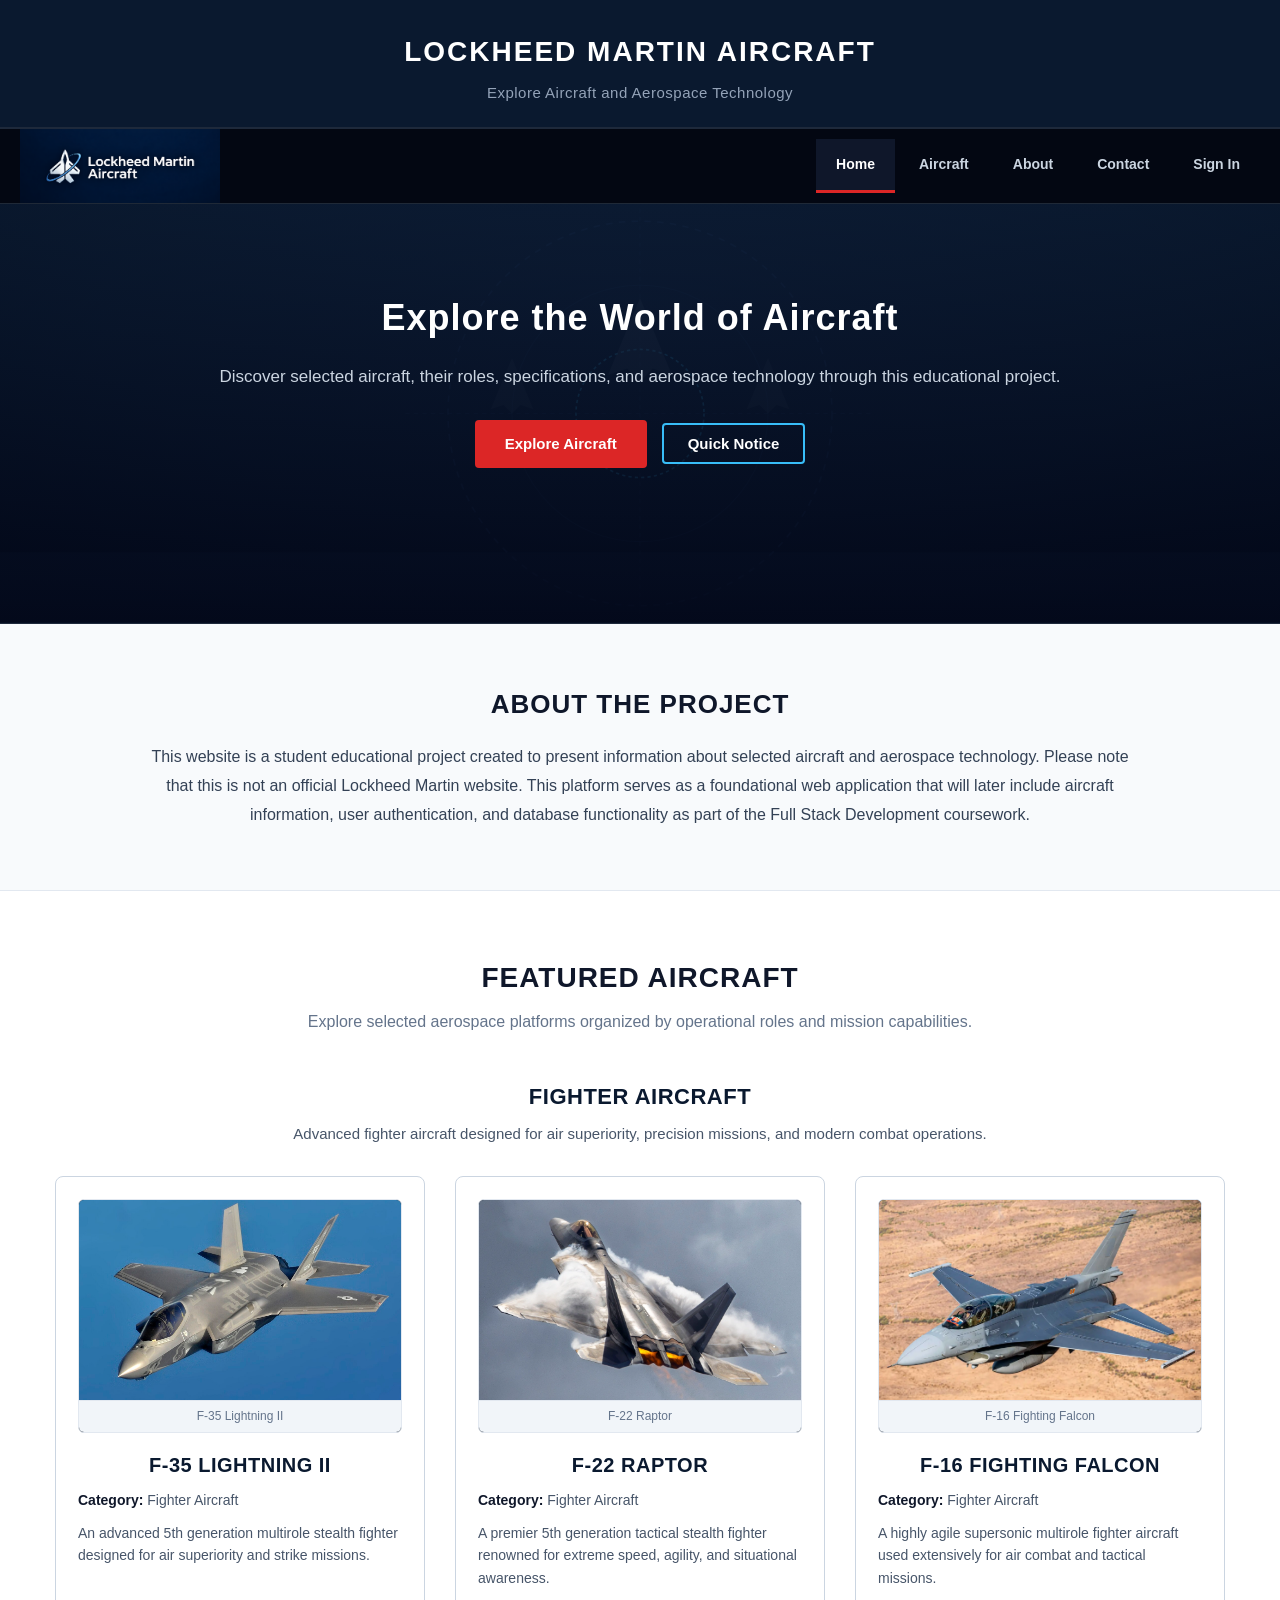
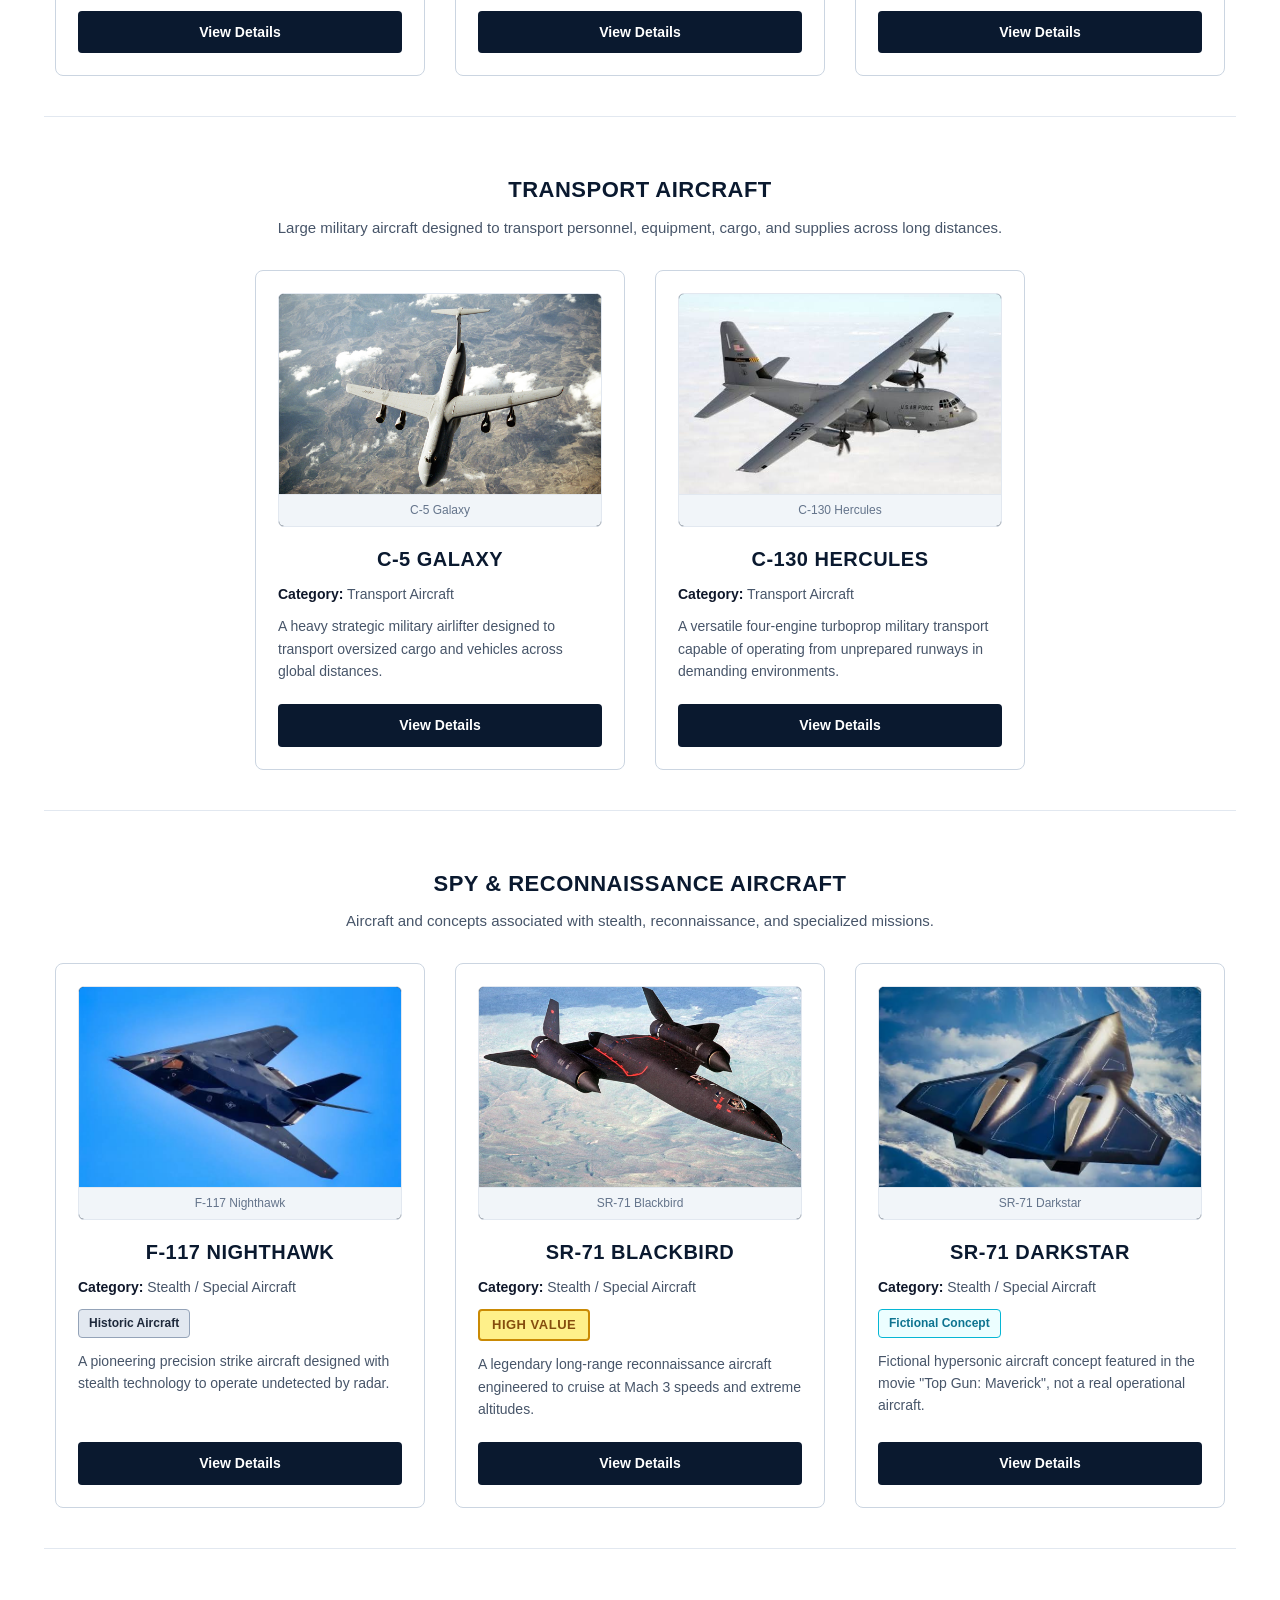
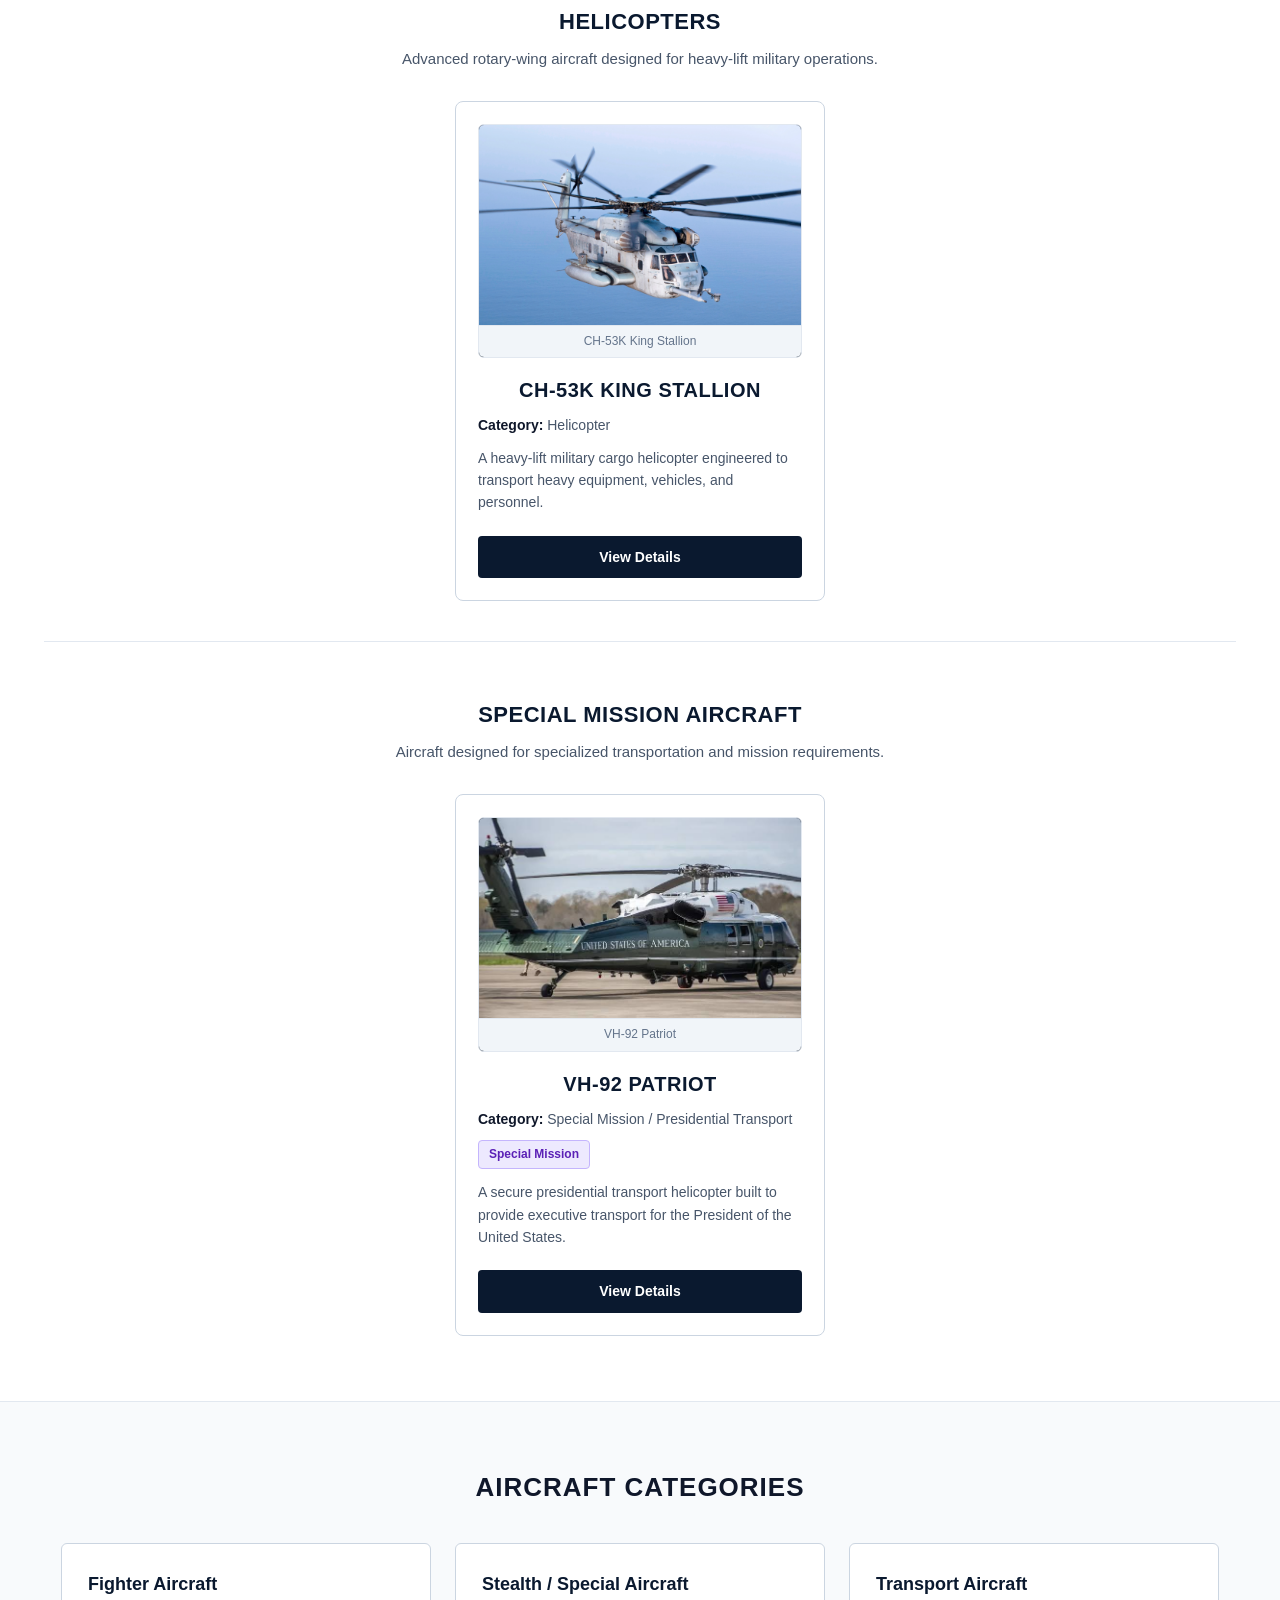
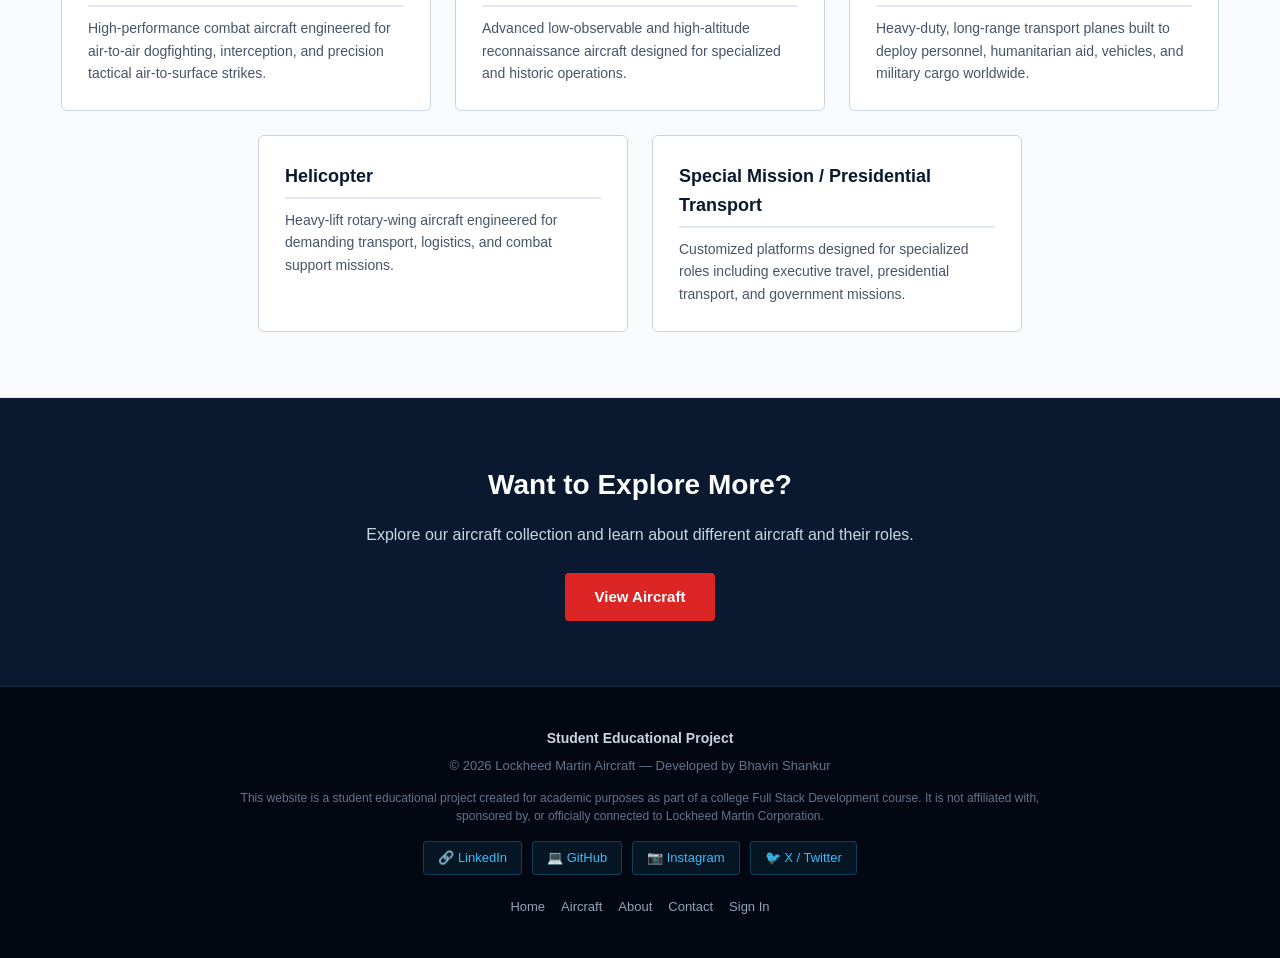
==== commit 47a2f714: "Final Project Deployment" ====
--- a/index.html
+++ b/index.html
@@ -6,6 +6,8 @@
     <title>Lockheed Martin Aircraft | Home</title>
     <meta name="description" content="Explore iconic Lockheed Martin aircraft, engineering innovations, specifications, and aerospace history in this educational student project.">
     <link rel="stylesheet" href="css/style.css">
+    <link rel="icon" type="image/png" href="images/favicon.png">
+    <link rel="apple-touch-icon" href="images/favicon.png">
 </head>
 <body>
 
@@ -19,13 +21,18 @@
 
     <!-- Navigation Bar -->
     <nav class="navbar">
-        <ul class="nav-links">
-            <li><a href="index.html" class="active">Home</a></li>
-            <li><a href="aircraft.html">Aircraft</a></li>
-            <li><a href="about.html">About</a></li>
-            <li><a href="contact.html">Contact</a></li>
-            <li><a href="signin.html">Sign In</a></li>
-        </ul>
+        <div class="navbar-container">
+            <a href="index.html" class="site-logo">
+                <img src="images/logo.png" alt="Lockheed Martin Aircraft Educational Website">
+            </a>
+            <ul class="nav-links">
+                <li><a href="index.html" class="active">Home</a></li>
+                <li><a href="aircraft.html">Aircraft</a></li>
+                <li><a href="about.html">About</a></li>
+                <li><a href="contact.html">Contact</a></li>
+                <li><a href="signin.html">Sign In</a></li>
+            </ul>
+        </div>
     </nav>
 
     <!-- Main Content -->
@@ -274,7 +281,14 @@
     <footer class="site-footer">
         <div class="footer-container">
             <p class="footer-note">Student Educational Project</p>
-            <p class="footer-copy">&copy; 2026 Lockheed Martin Aircraft</p>
+            <p class="footer-copy">&copy; 2026 Lockheed Martin Aircraft &mdash; Developed by Bhavin Shankur</p>
+            <p class="footer-disclaimer">This website is a student educational project created for academic purposes as part of a college Full Stack Development course. It is not affiliated with, sponsored by, or officially connected to Lockheed Martin Corporation.</p>
+            <div class="footer-social-links">
+                <a href="https://www.linkedin.com/in/bhavin-shankur-8421a0371" target="_blank" rel="noopener noreferrer">&#x1F517; LinkedIn</a>
+                <a href="https://github.com/exobhavinss-sketch" target="_blank" rel="noopener noreferrer">&#x1F4BB; GitHub</a>
+                <a href="https://www.instagram.com/bhavinnh/" target="_blank" rel="noopener noreferrer">&#x1F4F7; Instagram</a>
+                <a href="https://x.com/BhavinShankur" target="_blank" rel="noopener noreferrer">&#x1F426; X / Twitter</a>
+            </div>
             <nav class="footer-nav">
                 <a href="index.html">Home</a>
                 <a href="aircraft.html">Aircraft</a>
--- a/css/style.css
+++ b/css/style.css
@@ -87,12 +87,34 @@
 .navbar {
     background-color: #030712;
     border-bottom: 1px solid #1f2937;
+    padding: 0 20px;
+}
+
+.navbar-container {
+    max-width: 1240px;
+    margin: 0 auto;
+    display: flex;
+    align-items: center;
+    justify-content: space-between;
+    gap: 16px;
+}
+
+.site-logo {
+    display: flex;
+    align-items: center;
+    flex-shrink: 0;
+}
+
+.site-logo img {
+    width: 200px;
+    height: auto;
+    display: block;
 }
 
 .nav-links {
     list-style: none;
     display: flex;
-    justify-content: center;
+    justify-content: flex-end;
     flex-wrap: wrap;
     gap: 4px;
     padding: 0;
@@ -357,6 +379,16 @@
     color: #0f172a;
 }
 
+.aircraft-status {
+    font-size: 14px;
+    color: #475569;
+    margin-bottom: 10px;
+}
+
+.aircraft-status strong {
+    color: #0f172a;
+}
+
 /* Special Labels for Highlighted Aircraft */
 .special-label {
     display: inline-block;
@@ -550,7 +582,45 @@
 .footer-copy {
     font-size: 13px;
     color: #64748b;
-    margin-bottom: 20px;
+    margin-bottom: 12px;
+}
+
+.footer-disclaimer {
+    font-size: 12px;
+    color: #64748b;
+    max-width: 820px;
+    margin: 0 auto 16px auto;
+    line-height: 1.5;
+}
+
+.footer-social-links {
+    display: flex;
+    justify-content: center;
+    flex-wrap: wrap;
+    gap: 10px;
+    margin-bottom: 22px;
+}
+
+.footer-social-links a {
+    display: inline-flex;
+    align-items: center;
+    gap: 6px;
+    color: #38bdf8;
+    background-color: rgba(56, 189, 248, 0.08);
+    border: 1px solid rgba(56, 189, 248, 0.25);
+    padding: 6px 14px;
+    border-radius: 4px;
+    font-size: 13px;
+    font-weight: 500;
+    text-decoration: none;
+    transition: all 0.2s ease;
+}
+
+.footer-social-links a:hover {
+    background-color: #38bdf8;
+    color: #030712;
+    border-color: #38bdf8;
+    text-decoration: none;
 }
 
 .footer-nav {
@@ -569,6 +639,86 @@
 
 .footer-nav a:hover {
     color: #ffffff;
+    text-decoration: underline;
+}
+
+/* Developer Credit Card (about.html) */
+.developer-credit-card {
+    background-color: #ffffff;
+    border: 1px solid #cbd5e1;
+    border-left: 4px solid #38bdf8;
+    border-radius: 8px;
+    padding: 26px 28px;
+    margin-top: 15px;
+    box-shadow: 0 2px 8px rgba(0, 0, 0, 0.04);
+}
+
+.developer-intro {
+    font-size: 18px;
+    color: #0a192f;
+    margin-bottom: 8px;
+}
+
+.developer-desc {
+    font-size: 14px;
+    color: #475569;
+    line-height: 1.6;
+    margin-bottom: 18px;
+}
+
+.developer-links {
+    display: flex;
+    flex-wrap: wrap;
+    gap: 12px;
+}
+
+.developer-links .btn-card,
+.developer-links .btn-hero-secondary {
+    display: inline-block;
+    padding: 9px 18px;
+    font-size: 13px;
+    text-decoration: none;
+    border-radius: 4px;
+}
+
+/* Contact Social Profiles List (contact.html) */
+.contact-social-box {
+    margin-top: 18px;
+    padding-top: 16px;
+    border-top: 1px solid #e2e8f0;
+}
+
+.contact-social-box h3 {
+    font-size: 14px;
+    color: #0a192f;
+    text-transform: uppercase;
+    letter-spacing: 0.5px;
+    margin-bottom: 10px;
+}
+
+.contact-social-list {
+    display: flex;
+    flex-direction: column;
+    gap: 8px;
+    list-style: none;
+    padding: 0;
+    margin: 0;
+}
+
+.contact-social-list li a {
+    display: inline-flex;
+    align-items: center;
+    gap: 8px;
+    color: #0284c7;
+    font-size: 14px;
+    font-weight: 500;
+    text-decoration: none;
+    word-break: break-all;
+    transition: color 0.2s ease;
+}
+
+.contact-social-list li a:hover {
+    color: #0369a1;
     text-decoration: underline;
 }
 
@@ -1426,6 +1576,110 @@
 }
 
 /* ==========================================================================
+   15A. Profile Information & Edit Section Styles (dashboard.html)
+   ========================================================================== */
+.profile-info-section {
+    margin-top: 20px;
+}
+
+.profile-section-header {
+    display: flex;
+    justify-content: space-between;
+    align-items: center;
+    border-bottom: 2px solid #e2e8f0;
+    padding-bottom: 12px;
+    margin-bottom: 18px;
+}
+
+.profile-section-header h3 {
+    font-size: 18px;
+    color: #0a192f;
+    margin: 0;
+    text-transform: uppercase;
+    letter-spacing: 0.5px;
+}
+
+.btn-edit-profile {
+    background-color: #0a192f;
+    color: #ffffff;
+    font-size: 13px;
+    font-weight: 600;
+    padding: 8px 16px;
+    border: 1px solid #0a192f;
+    border-radius: 4px;
+    cursor: pointer;
+    transition: background-color 0.2s ease, border-color 0.2s ease;
+    text-transform: uppercase;
+    letter-spacing: 0.5px;
+}
+
+.btn-edit-profile:hover {
+    background-color: #dc2626;
+    border-color: #dc2626;
+}
+
+.btn-secondary {
+    display: inline-block;
+    width: 100%;
+    background-color: #f1f5f9;
+    color: #334155;
+    font-size: 15px;
+    font-weight: bold;
+    padding: 12px 24px;
+    border: 1px solid #cbd5e1;
+    border-radius: 4px;
+    cursor: pointer;
+    text-transform: uppercase;
+    letter-spacing: 0.5px;
+    transition: all 0.2s ease;
+    text-align: center;
+}
+
+.btn-secondary:hover {
+    background-color: #e2e8f0;
+    color: #0f172a;
+    border-color: #94a3b8;
+}
+
+.profile-btn-group {
+    display: flex;
+    gap: 12px;
+    margin-top: 24px;
+}
+
+.profile-btn-group .btn-submit,
+.profile-btn-group .btn-secondary {
+    flex: 1 1 50%;
+}
+
+.form-input-readonly {
+    background-color: #f8fafc;
+    color: #64748b;
+    border: 1px solid #e2e8f0;
+    cursor: not-allowed;
+}
+
+.form-help-text {
+    display: block;
+    margin-top: 6px;
+    font-size: 12px;
+    color: #64748b;
+    line-height: 1.4;
+}
+
+.required-asterisk {
+    color: #dc2626;
+    font-weight: bold;
+}
+
+.profile-edit-instructions {
+    color: #64748b;
+    font-size: 14px;
+    margin-bottom: 20px;
+    line-height: 1.5;
+}
+
+/* ==========================================================================
    16. Aircraft Details Page (.aircraft-details-section)
    ========================================================================== */
 .aircraft-details-section {
@@ -1802,6 +2056,109 @@
     border: 1px solid #bbf7d0;
 }
 
+/* Card Action Row (View Details + Favorite Toggle) */
+.card-action-row {
+    display: flex;
+    gap: 8px;
+    margin-top: auto;
+    flex-wrap: wrap;
+    align-items: center;
+}
+
+.card-action-row .btn-card {
+    flex: 1 1 120px;
+    text-align: center;
+    margin: 0;
+    padding: 9px 12px;
+    font-size: 13px;
+}
+
+.btn-favorite-toggle {
+    background-color: #f1f5f9;
+    color: #0f172a;
+    border: 1px solid #cbd5e1;
+    font-size: 13px;
+    font-weight: 600;
+    padding: 9px 12px;
+    border-radius: 4px;
+    cursor: pointer;
+    transition: all 0.2s ease;
+    display: inline-flex;
+    align-items: center;
+    justify-content: center;
+    gap: 6px;
+    flex: 1 1 140px;
+    white-space: nowrap;
+}
+
+.btn-favorite-toggle:hover {
+    background-color: #e2e8f0;
+    border-color: #94a3b8;
+}
+
+.btn-favorite-toggle.is-favorited {
+    background-color: #fee2e2;
+    color: #b91c1c;
+    border-color: #fca5a5;
+}
+
+.btn-favorite-toggle.is-favorited:hover {
+    background-color: #fecaca;
+    color: #991b1b;
+}
+
+/* Floating Toast Notification for Favorites */
+.favorites-toast {
+    position: fixed;
+    bottom: 24px;
+    right: 24px;
+    background-color: #0a192f;
+    color: #ffffff;
+    padding: 14px 20px;
+    border-radius: 8px;
+    box-shadow: 0 4px 20px rgba(0, 0, 0, 0.25);
+    z-index: 1000;
+    display: flex;
+    align-items: center;
+    gap: 12px;
+    font-size: 14px;
+    border: 1px solid #38bdf8;
+    animation: toastSlideUp 0.3s ease-out;
+}
+
+@keyframes toastSlideUp {
+    from {
+        transform: translateY(20px);
+        opacity: 0;
+    }
+    to {
+        transform: translateY(0);
+        opacity: 1;
+    }
+}
+
+.favorites-toast.error-toast {
+    border-color: #f87171;
+}
+
+.favorites-toast.success-toast {
+    border-color: #4ade80;
+}
+
+.toast-close-btn {
+    background: none;
+    border: none;
+    color: #94a3b8;
+    font-size: 18px;
+    cursor: pointer;
+    line-height: 1;
+    padding: 0 4px;
+}
+
+.toast-close-btn:hover {
+    color: #ffffff;
+}
+
 /* ==========================================================================
    17. Responsive Design (@media max-width: 768px)
    ========================================================================== */
@@ -1819,10 +2176,21 @@
         padding: 0 10px;
     }
 
+    .navbar-container {
+        flex-direction: column;
+        gap: 0;
+        padding: 10px 0 0 0;
+    }
+
+    .site-logo img {
+        width: 160px;
+    }
+
     .nav-links {
         flex-direction: column;
         align-items: center;
         gap: 0;
+        width: 100%;
     }
 
     .nav-links li {
@@ -1974,6 +2342,51 @@
         text-align: center;
     }
 
+    .card-action-row {
+        flex-direction: column;
+        flex-wrap: nowrap;
+        align-items: stretch;
+    }
+
+    .card-action-row .btn-card,
+    .btn-favorite-toggle {
+        width: 100%;
+        flex: none;
+        text-align: center;
+        box-sizing: border-box;
+    }
+
+    .favorites-toast {
+        left: 15px;
+        right: 15px;
+        bottom: 15px;
+        max-width: calc(100vw - 30px);
+        box-sizing: border-box;
+    }
+
+    .profile-btn-group {
+        flex-direction: column;
+        gap: 10px;
+    }
+
+    .profile-btn-group .btn-submit,
+    .profile-btn-group .btn-secondary {
+        width: 100%;
+        flex: none;
+    }
+
+    .profile-section-header {
+        flex-direction: column;
+        align-items: flex-start;
+        gap: 10px;
+    }
+
+    .profile-section-header .btn-edit-profile {
+        width: 100%;
+        text-align: center;
+        justify-content: center;
+    }
+
     .footer-nav {
         flex-direction: column;
         gap: 10px;
